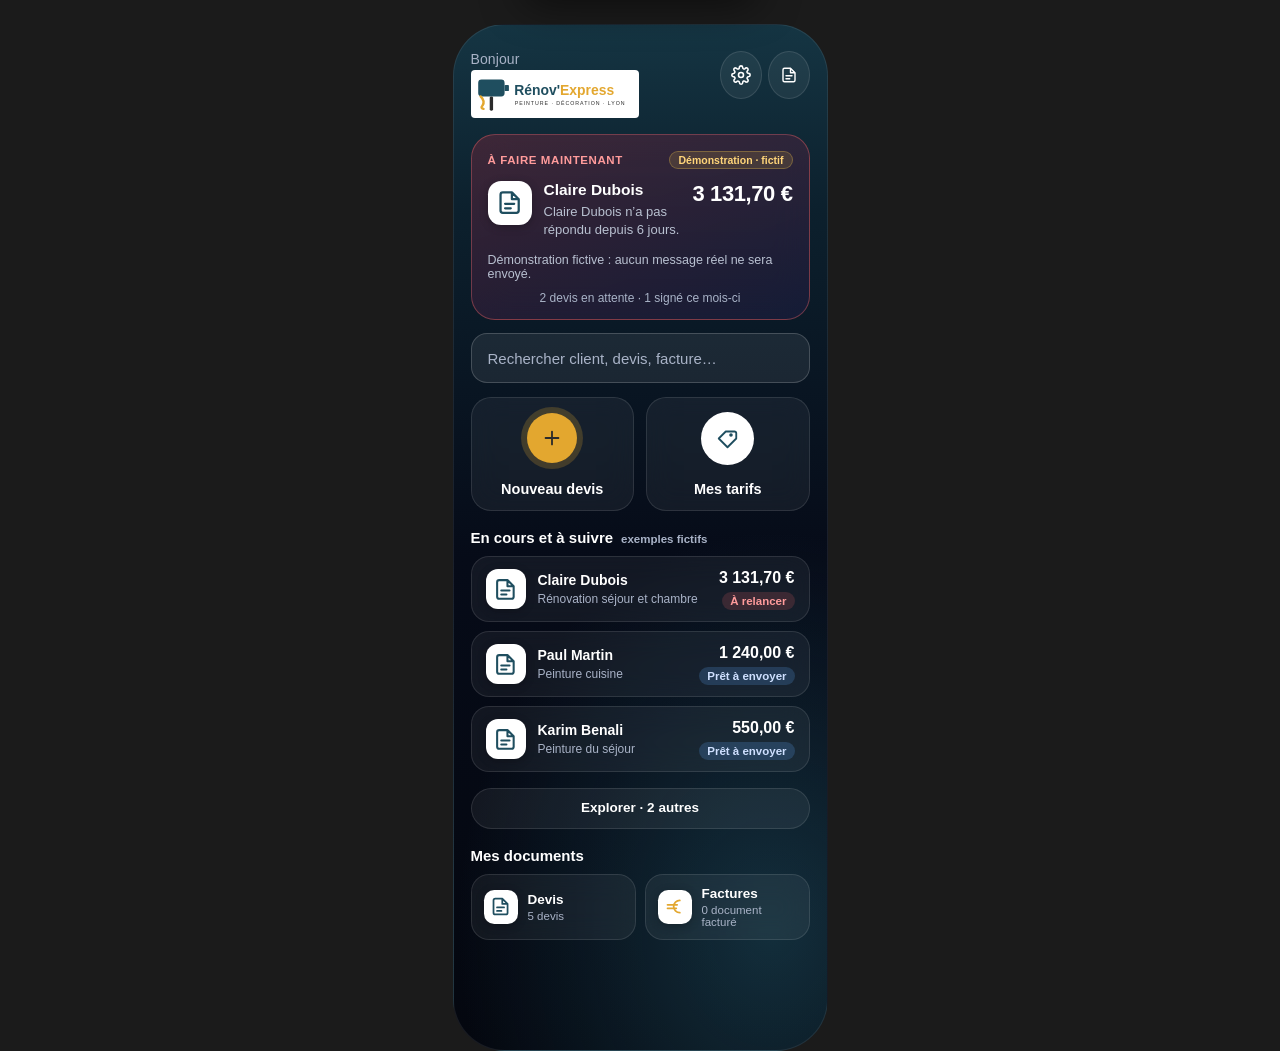
==== v2/index.html @ f30c316b "feat(v2): charger moteurs facture et sauvegarde hors ligne" ====
<!doctype html><html lang="fr"><head><meta charset="utf-8"><meta name="viewport" content="width=device-width,initial-scale=1,viewport-fit=cover"><meta name="theme-color" content="#1F4E5F"><meta name="apple-mobile-web-app-capable" content="yes"><meta name="mobile-web-app-capable" content="yes"><meta name="apple-mobile-web-app-title" content="Rénov’Express"><link rel="manifest" href="manifest.webmanifest"><link rel="icon" href="icons/icon-192.png"><link rel="apple-touch-icon" href="icons/apple-touch-icon.png"><title>Rénov’Express · Devis</title><style>
  :root{
    --bg-top:#13265a; --bg-mid:#060b18; --bg-low:#04070f; --glow:#0d4a37;
    --ink:#ffffff; --muted:#a9b3c7; --muted2:#b9c1d1;
    --card:rgba(255,255,255,.055); --card-line:rgba(255,255,255,.11);
    --hero:rgba(44,72,140,.38); --hero-line:rgba(120,150,220,.28);
    --green:#5fe3a6; --mic:#1fa774; --mic-ring:rgba(31,167,116,.28);
    --amber:#f1c24a; --amber-bg:rgba(241,194,74,.16);
    --ok-bg:rgba(95,227,166,.15);
  }
  *{box-sizing:border-box;margin:0;padding:0}
  html,body{height:100%}
  html{background:#04070f}
  body{background:#04070f;color:var(--ink);font-family:-apple-system,BlinkMacSystemFont,"SF Pro Text","Inter","Segoe UI",Roboto,sans-serif;-webkit-font-smoothing:antialiased;display:flex;justify-content:center;align-items:flex-start;padding:0}
  .phone{position:relative;width:100%;min-height:100vh;min-height:100dvh;overflow:hidden;
    background:
      radial-gradient(120% 55% at 85% 88%, rgba(13,90,62,.55) 0%, rgba(13,74,55,.18) 45%, transparent 70%),
      linear-gradient(180deg,var(--bg-top) 0%, #0c1838 18%, var(--bg-mid) 52%, var(--bg-low) 100%);
    padding:calc(env(safe-area-inset-top) + 26px) calc(env(safe-area-inset-right) + 17px) calc(env(safe-area-inset-bottom) + 40px) calc(env(safe-area-inset-left) + 17px)}
  @media (min-width:500px){
    :root{--app-w:375px}
    html,body{background:#1b1b1b}
    body{padding:24px 0}
    .phone{max-width:375px;min-height:806px;border-radius:52px;border:1px solid rgba(255,255,255,.08)}
  }
  header{display:flex;justify-content:space-between;align-items:flex-start}
  .hello{font-size:14px;color:var(--muted);letter-spacing:.1px}
  .name{font-size:24px;font-weight:800;letter-spacing:-.2px;margin-top:3px}
  .bell{width:42px;height:42px;border-radius:50%;background:rgba(10,16,32,.55);border:1px solid rgba(255,255,255,.14);display:grid;place-items:center;color:#fff;cursor:pointer}
  .hero{margin-top:16px;border-radius:24px;padding:20px 18px 19px;background:linear-gradient(160deg,rgba(40,66,135,.55),rgba(22,36,78,.45));border:1px solid var(--hero-line);backdrop-filter:blur(18px);-webkit-backdrop-filter:blur(18px)}
  .hero .lbl{font-size:13px;color:var(--muted2)}
  .hero .amount{font-size:44px;font-weight:900;letter-spacing:-1px;line-height:1;margin:13px 0 15px}
  .hero .paid{font-size:13px;color:var(--muted2)}
  .hero .paid b{color:var(--green);font-weight:700}
  .hero.vedette{padding:16px 16px 14px;cursor:pointer}
  .hero.vedette.alerte{border-color:rgba(255,107,107,.38);background:linear-gradient(160deg,rgba(120,40,60,.45),rgba(30,30,70,.5))}
  .hv-t{display:flex;justify-content:space-between;align-items:center;gap:8px}
  .hv-t .lbl{font-size:11.5px;font-weight:800;letter-spacing:.6px;text-transform:uppercase;color:var(--green)}
  .hero.alerte .hv-t .lbl{color:#ff9b9b}
  .hv-t .demo{margin-top:0;font-size:10.5px;padding:2px 8px}
  .hv-d{display:flex;align-items:flex-start;gap:12px;margin-top:12px}
  .hv-d .bt{--sz:44px}
  .hv-m{flex:1;min-width:0}.hv-m b{display:block;font-size:15.5px;font-weight:800}
  .hv-m span{display:block;font-size:13px;color:var(--muted2);line-height:1.4;margin-top:4px}
  .hv-v{font-size:22px;font-weight:900;letter-spacing:-.4px;white-space:nowrap}
  .hv-go{margin-top:14px;height:46px}
  .hv-tot{margin-top:10px;font-size:12px;color:var(--muted);text-align:center}.hv-tot b{color:var(--green);font-weight:700}
  .actions{display:grid;grid-template-columns:1fr 1fr;gap:12px;margin-top:14px}
  .act{height:114px;border-radius:20px;background:var(--card);border:1px solid var(--card-line);display:flex;flex-direction:column;align-items:center;justify-content:center;gap:12px;color:#fff;font:inherit;font-size:14.5px;font-weight:700;cursor:pointer;backdrop-filter:blur(14px);-webkit-backdrop-filter:blur(14px)}
  .act:active{transform:scale(.98)}
  .mic{width:62px;height:62px;border-radius:50%;background:var(--mic-ring);display:grid;place-items:center;margin-top:-4px}
  .mic span{width:50px;height:50px;border-radius:50%;background:var(--mic);display:grid;place-items:center}
  .camw{width:62px;height:62px;display:grid;place-items:center;margin-top:-4px}
  .cam{width:53px;height:53px;border-radius:50%;background:#fff;display:grid;place-items:center;color:#0a0f1d}
  h2{font-size:15px;font-weight:700;margin:18px 0 10px}
  .list{display:flex;flex-direction:column;gap:9px}
  .row{display:flex;justify-content:space-between;align-items:center;min-height:66px;padding:11px 14px;border-radius:18px;background:var(--card);border:1px solid var(--card-line);backdrop-filter:blur(14px);-webkit-backdrop-filter:blur(14px)}
  .row .t{font-size:14px;font-weight:700}
  .row .s{font-size:12px;color:var(--muted);margin-top:4px}
  .row .r{text-align:right;flex-shrink:0;padding-left:8px}
  .row .v{font-size:16px;font-weight:800}
  .pill{display:inline-block;margin-top:5px;font-size:11.5px;font-weight:700;padding:3px 8px;border-radius:999px}
  .pill.wait{color:var(--amber);background:var(--amber-bg)}
  .pill.ok{color:var(--green);background:var(--ok-bg)}
  .row{cursor:pointer;gap:12px}
  .row .l{display:flex;align-items:center;gap:12px;min-width:0}
  .logo{width:38px;height:38px;border-radius:50%;flex-shrink:0;display:grid;place-items:center;font-weight:800;font-size:12px;letter-spacing:-.2px;color:#fff;box-shadow:inset 0 0 0 1px rgba(255,255,255,.12)}
  .bt{width:var(--sz,40px);height:var(--sz,40px);border-radius:calc(var(--sz,40px)*.3);background:#fff;display:grid;place-items:center;flex-shrink:0;box-shadow:0 2px 8px rgba(0,0,0,.25)}
  .bt svg{width:62%;height:62%}
  .bt.caf b{font:900 calc(var(--sz,40px)*.36)/1 -apple-system,"Inter",sans-serif;color:#0d4f9e;letter-spacing:-.5px}
  .bt.caf b i{font-style:normal;color:#e4007d}
  .services{display:grid;grid-template-columns:1fr 1fr;gap:9px}
  .svc{grid-column:span 1;display:flex;align-items:center;gap:10px;min-height:66px;padding:11px 12px;border-radius:18px;background:var(--card);border:1px solid var(--card-line);color:#fff;font:inherit;text-align:left;cursor:pointer;backdrop-filter:blur(14px);-webkit-backdrop-filter:blur(14px);min-width:0}
  .svc:active{transform:scale(.98)}
  .svc .bt{--sz:34px}
  .svc .tx{min-width:0;flex:1}
  .svc .n{display:block;font-size:13.5px;font-weight:700;white-space:nowrap;overflow:hidden;text-overflow:ellipsis}
  .svc .m{display:block;font-size:11.5px;color:var(--muted);margin-top:3px;white-space:nowrap;overflow:hidden;text-overflow:ellipsis}
  .svc.big{grid-column:1/-1;padding:11px 14px;gap:12px}
  .svc.big .bt{--sz:38px}
  .svc.big .n{font-size:14px}.svc.big .m{font-size:12px;white-space:normal}
  .stack{display:flex;flex-shrink:0}.stack .bt{--sz:30px;margin-right:-8px;border:2px solid #121a2e}.stack .bt:last-child{margin-right:0}
  .pill.late{color:#ff9b9b;background:rgba(255,107,107,.16)}
  .pill.watch{color:#9fc3ff;background:rgba(95,168,255,.13)}
  .pill.new{color:#06291c;background:var(--green)}
  .pill.ready{color:#cfe0ff;background:rgba(95,168,255,.2)}
  .view{display:block}
  .sheet-bg{position:fixed;inset:0;background:rgba(2,5,12,.55);opacity:0;pointer-events:none;transition:opacity .3s;z-index:20}
  .sheet-bg.on{opacity:1;pointer-events:auto}
  .sheet{position:fixed;left:50%;bottom:0;width:var(--app-w,100%);height:74vh;transform:translate(-50%,105%);z-index:21;display:flex;flex-direction:column;
    border-radius:28px 28px 0 0;border:1px solid rgba(255,255,255,.1);border-bottom:0;box-shadow:0 -20px 60px rgba(0,0,0,.5);
    background:radial-gradient(120% 50% at 85% 100%,rgba(13,90,62,.4),transparent 70%),linear-gradient(180deg,#14275a 0%,#0b1633 30%,#060b18 100%);
    transition:transform .38s cubic-bezier(.2,.9,.25,1),height .32s cubic-bezier(.2,.9,.25,1),border-radius .32s}
  .sheet.open{transform:translate(-50%,0)}
  .sheet.full{height:100vh;height:100dvh;border-radius:0}
  .grab{flex-shrink:0;display:grid;place-items:center;height:22px;cursor:grab;touch-action:none}
  .grab span{width:38px;height:5px;border-radius:3px;background:rgba(255,255,255,.3)}
  .sbody{flex:1;overflow-y:auto;-webkit-overflow-scrolling:touch;overscroll-behavior:contain;padding:4px 17px calc(env(safe-area-inset-bottom) + 28px)}
  .sheet.full .grab{height:calc(env(safe-area-inset-top) + 22px);align-items:end}
  body.lock{overflow:hidden}
  .sbody>.top{position:sticky;top:-4px;z-index:3;margin:0 -17px;padding:6px 17px 10px;background:rgba(12,24,56,.78);backdrop-filter:blur(18px);-webkit-backdrop-filter:blur(18px)}
  .top{display:flex;align-items:center;gap:12px}
  .back{width:42px;height:42px;border-radius:50%;background:rgba(10,16,32,.55);border:1px solid rgba(255,255,255,.14);color:#fff;display:grid;place-items:center;cursor:pointer;font:inherit}
  .top .bt{--sz:46px}
  .top .gl{width:46px;height:46px;border-radius:50%;display:grid;place-items:center;color:var(--a);background:color-mix(in srgb,var(--a) 16%,transparent);box-shadow:inset 0 0 0 1px color-mix(in srgb,var(--a) 40%,transparent)}
  .top .ttl{font-size:20px;font-weight:800}.top .sub{font-size:12.5px;color:var(--muted);margin-top:2px}
  .card{margin-top:12px;border-radius:20px;padding:16px;background:var(--card);border:1px solid var(--card-line)}
  .card.news{background:linear-gradient(160deg,rgba(31,167,116,.22),rgba(31,167,116,.06));border-color:rgba(95,227,166,.3)}
  .card.auto{background:linear-gradient(160deg,rgba(40,66,135,.55),rgba(22,36,78,.45));border-color:var(--hero-line)}
  .tag{display:inline-block;font-size:11px;font-weight:800;text-transform:uppercase;letter-spacing:.6px;color:var(--green);margin-bottom:6px}
  .card h3{font-size:15.5px;font-weight:800;line-height:1.3}
  .card p{font-size:13px;color:var(--muted2);margin-top:6px;line-height:1.45}
  .docs{list-style:none;margin-top:12px;display:flex;flex-direction:column;gap:8px}
  .docs li{display:flex;align-items:center;justify-content:space-between;gap:10px;padding:10px 12px;border-radius:14px;background:rgba(255,255,255,.06);font-size:13px}
  .docs li button{font:inherit;font-size:12px;font-weight:700;border:0;border-radius:999px;padding:6px 11px;background:#fff;color:#0a0f1d;cursor:pointer;flex-shrink:0}
  .docs li.done button{background:var(--ok-bg);color:var(--green)}
  .cta{margin-top:14px;width:100%;height:48px;border:0;border-radius:999px;background:var(--mic);color:#fff;font:inherit;font-size:15px;font-weight:800;cursor:pointer}
  .cta:disabled{opacity:.45}
  .fine{font-size:11.5px;color:var(--muted);margin-top:10px;text-align:center}
  .opt{display:flex;justify-content:space-between;align-items:center;gap:10px;padding:12px 0;border-top:1px solid rgba(255,255,255,.08);font-size:13.5px}
  .opt:first-of-type{border-top:0}
  .opt small{display:block;color:var(--muted);font-size:12px;margin-top:3px}
  .opt b{color:var(--green);font-size:13px;white-space:nowrap}
  .empty{font-size:13px;color:var(--muted)}
  /* ---- Démo des modes d'affichage ---- */
  .phone{padding-bottom:110px}
  .sheet.fit{height:auto;max-height:92vh;max-height:92dvh}
  .sheet.full{height:100vh;height:100dvh;max-height:none;border-radius:0}
  .hint{display:flex;gap:8px;align-items:flex-start;margin-top:12px;font-size:12.5px;color:#cfe0ff;background:rgba(95,168,255,.12);border:1px solid rgba(95,168,255,.25);border-radius:14px;padding:10px 12px;line-height:1.4}
  .hint b{color:#fff}
  .all{margin-top:12px;width:100%;height:42px;border-radius:999px;border:1px solid rgba(255,255,255,.16);background:rgba(255,255,255,.06);color:#fff;font:inherit;font-size:13.5px;font-weight:700;cursor:pointer}
  .morph{position:fixed;z-index:22;overflow:hidden;border:1px solid var(--card-line);border-radius:18px;
    background:radial-gradient(120% 50% at 85% 100%,rgba(13,90,62,.4),transparent 70%),linear-gradient(180deg,#14275a 0%,#0b1633 30%,#060b18 100%);
    transition:top .42s cubic-bezier(.2,.9,.25,1),left .42s cubic-bezier(.2,.9,.25,1),width .42s cubic-bezier(.2,.9,.25,1),height .42s cubic-bezier(.2,.9,.25,1),border-radius .42s}
  .morph.big{border-radius:0;border-color:transparent}
  .morph.half{border-radius:28px 28px 0 0;border-color:rgba(255,255,255,.1);box-shadow:0 -20px 60px rgba(0,0,0,.5)}
  .morph .grab{position:absolute;top:0;left:0;right:0;z-index:4}
  .mbody.half{padding:22px 17px 0}
  .mbody{padding-bottom:0}
  .mbody::after{content:"";display:block;height:calc(env(safe-area-inset-bottom) + 20px)}
  .mbody:has(.actbar)::after{display:none}
  .actbar{position:sticky;bottom:0;z-index:3;margin:14px -17px 0;padding:12px 17px calc(env(safe-area-inset-bottom) + 16px);background:linear-gradient(180deg,rgba(6,11,24,0),rgba(6,11,24,.92) 26%,#060b18)}
  .actbar .cta{margin-top:0}
  .actbar .all{margin-top:8px;height:38px;border:0;background:none;color:#9fc3ff}
  .morph.big{border-radius:28px 28px 0 0;border-color:rgba(255,255,255,.1)}
  .steps{list-style:none;margin-top:4px}
  .steps li{position:relative;padding:0 0 14px 26px;font-size:13.5px}
  .steps li:last-child{padding-bottom:0}
  .steps li::before{content:"";position:absolute;left:4px;top:3px;width:12px;height:12px;border-radius:50%;border:2px solid rgba(255,255,255,.3);box-sizing:border-box}
  .steps li.ok::before{background:var(--green);border-color:var(--green)}
  .steps li:not(:last-child)::after{content:"";position:absolute;left:9px;top:17px;bottom:2px;width:2px;background:rgba(255,255,255,.12)}
  .steps li.ok:not(:last-child)::after{background:rgba(95,227,166,.5)}
  .steps small{display:block;color:var(--muted);font-size:12px;margin-top:2px}
  .big-amt{font-size:34px;font-weight:900;letter-spacing:-.8px;margin-top:4px}
  .big-amt.ok{color:var(--green)}
  .cd{margin-top:12px;border-radius:16px;padding:12px 14px;background:rgba(255,255,255,.05);border:1px solid var(--card-line)}
  .cd .l1{display:flex;justify-content:space-between;align-items:baseline;font-size:13px;color:var(--muted2)}
  .cd .l1 b{font-size:18px;color:#fff}
  .bar{height:6px;border-radius:3px;background:rgba(255,255,255,.1);margin-top:9px;overflow:hidden}
  .bar i{display:block;height:100%;border-radius:3px;background:linear-gradient(90deg,var(--green),#9fe8c4)}
  .cd.late{background:rgba(255,107,107,.1);border-color:rgba(255,107,107,.3)}
  .cd.late .l1 b{color:#ff9b9b}.cd.late .bar i{background:#ff7b7b}
  .lettre{margin-top:12px;border-radius:16px;background:rgba(255,255,255,.04);border:1px solid var(--card-line)}
  .lettre summary{list-style:none;cursor:pointer;padding:12px 14px;font-size:13.5px;font-weight:700;color:#9fc3ff}
  .lettre summary::-webkit-details-marker{display:none}
  .lettre div{padding:0 14px 14px;font-size:12.5px;line-height:1.55;color:var(--muted2);white-space:pre-line}
  .kv{display:grid;grid-template-columns:1fr 1fr;gap:8px;margin-top:12px}
  .kv div{border-radius:14px;padding:10px 12px;background:rgba(255,255,255,.05)}
  .kv small{display:block;font-size:11px;color:var(--muted);text-transform:uppercase;letter-spacing:.4px}
  .kv b{display:block;font-size:14px;margin-top:3px}
  .spin{width:46px;height:46px;border-radius:50%;border:3px solid rgba(255,255,255,.15);border-top-color:var(--green);animation:sp 1s linear infinite;margin:18px auto 10px}
  @keyframes sp{to{transform:rotate(360deg)}}
  .chxs{display:flex;flex-direction:column;gap:8px;margin-top:12px}
  .chx{display:flex;justify-content:space-between;align-items:center;gap:10px;width:100%;min-height:48px;padding:0 14px;border-radius:14px;border:1px solid rgba(255,255,255,.14);background:rgba(255,255,255,.07);color:#fff;font:inherit;font-size:14.5px;font-weight:700;text-align:left;cursor:pointer}
  .chx:active{transform:scale(.98);background:rgba(255,255,255,.12)}
  .chx svg{flex-shrink:0;color:rgba(255,255,255,.45)}
  .docs li .aide{background:none;color:#9fc3ff;padding:6px 0 0;flex-basis:100%;text-align:left}
  .docs li .aide:empty{display:none}
  .aidetx{flex-basis:100%;color:#cfe0ff;font-size:12px;line-height:1.45;margin-top:6px}
  .pin{margin-top:8px;height:42px;border-radius:12px;border:1px solid var(--card-line);background:rgba(255,255,255,.06);color:#fff;font:inherit;font-size:14px;padding:0 12px}
  .demo{display:inline-block;margin-top:8px;font-size:11.5px;font-weight:700;color:#ffd57a;background:rgba(241,194,74,.14);border:1px solid rgba(241,194,74,.3);border-radius:999px;padding:3px 9px}
  .h2d{display:flex;align-items:baseline;gap:8px}.h2d h2{margin-right:0}.h2d .ex{font-size:11.5px;font-weight:600;color:var(--muted)}
  .pmsg{flex-basis:100%;font-size:12px;line-height:1.45;margin-top:6px;color:var(--muted2)}
  .pmsg.refuse{color:#ff9b9b}.pmsg.a_confirmer{color:#ffd57a}
  .pbt{flex-basis:100%;margin-top:6px}.pbt button{background:rgba(255,255,255,.12)!important;color:#fff!important}
  .exf{flex-basis:100%;margin:8px 0 0;cursor:zoom-in}.exf svg{display:block;width:100%;height:auto;border-radius:10px}
  .exf figcaption{font-size:11.5px;color:var(--muted2);line-height:1.45;margin-top:6px}
  .exf.grand{position:fixed;inset:0;z-index:40;margin:0;padding:calc(env(safe-area-inset-top) + 24px) 12px 24px;background:rgba(2,5,12,.94);display:flex;flex-direction:column;justify-content:center;cursor:zoom-out}
  .exf.grand figcaption{font-size:13px;color:#dfe6f3}
  /* actions des fenêtres de dossier — limitées aux fenêtres pour ne pas toucher la rangée « Parler à l’IA / Scanner » de l’accueil */
  .mbody .actions,.sbody .actions{margin-top:14px;display:flex;flex-direction:column;gap:6px}
  #resume .cta{margin-top:12px}
  .ctx{padding:10px 14px}.kvl{display:flex;justify-content:space-between;align-items:center;gap:10px;padding:6px 0}
  .kvl+.kvl{border-top:1px solid rgba(255,255,255,.08)}
  .kvl small{display:block;font-size:11px;color:var(--muted);text-transform:uppercase;letter-spacing:.4px}.kvl b{display:block;font-size:13.5px;margin-top:2px}
  .lien{background:none;border:0;color:#9fc3ff;font:inherit;font-size:13px;font-weight:700;cursor:pointer;flex-shrink:0}
  .aides{flex-basis:100%;display:flex;gap:14px;flex-wrap:wrap}.aides .aide{flex-basis:auto!important}
  .opt2{margin-top:12px}.opt2 summary{cursor:pointer;font-size:13px;font-weight:700;color:var(--muted2);list-style:none}
  .opt2 summary::-webkit-details-marker{display:none}
  .trj{padding:6px 0}.trj small{display:block;font-size:11px;color:var(--muted);text-transform:uppercase;letter-spacing:.4px}.trj .fld{grid-template-columns:1fr 1fr;margin-top:6px}.trj .fld input:last-child{grid-column:1/-1}
  .frise{list-style:none;display:flex;flex-wrap:wrap;gap:4px;margin:12px 0 0;padding:0}
  .frise li{font-size:10.5px;font-weight:700;color:var(--muted);background:rgba(255,255,255,.05);border-radius:999px;padding:3px 8px}
  .frise li.ok{color:#bfeedd;background:rgba(95,227,166,.12)}.frise li.cur{color:#06291c;background:var(--green)}
  .explorer{margin-top:4px;height:40px}
  .maj{font-size:11.5px;color:var(--muted);margin-top:8px;text-align:center}
  .horsligne{margin:14px 0 -6px;padding:9px 12px;border-radius:14px;font-size:12.5px;color:#ffd57a;background:rgba(241,194,74,.12);border:1px solid rgba(241,194,74,.3)}
  .center{text-align:center;color:var(--muted2);font-size:13.5px}
  .fld{display:grid;grid-template-columns:1fr 1fr;gap:8px;margin-top:12px}
  .fld input{width:100%;height:44px;border-radius:12px;border:1px solid var(--card-line);background:rgba(255,255,255,.06);color:#fff;font:inherit;font-size:14px;padding:0 12px}
  .fld input::placeholder{color:#7f8aa3}
  .micbig{width:74px;height:74px;border-radius:50%;margin:14px auto 8px;display:grid;place-items:center;background:var(--mic-ring)}
  .micbig span{width:56px;height:56px;border-radius:50%;background:var(--mic);display:grid;place-items:center}
  .micbig.on{animation:pulse 1.4s ease-in-out infinite}
  @keyframes pulse{50%{box-shadow:0 0 0 14px rgba(31,167,116,.12)}}
  .bulle{margin-top:10px;padding:10px 13px;border-radius:16px;font-size:13.5px;line-height:1.45;max-width:88%}
  .bulle.moi{margin-left:auto;background:#fff;color:#0a0f1d;border-bottom-right-radius:5px}
  .bulle.ia{background:rgba(255,255,255,.07);border:1px solid var(--card-line);border-bottom-left-radius:5px}
  .chips{display:flex;flex-wrap:wrap;gap:6px;margin-top:12px}
  .chips button{border:1px solid var(--card-line);background:rgba(255,255,255,.06);color:#fff;font:inherit;font-size:12.5px;font-weight:600;border-radius:999px;padding:7px 11px;cursor:pointer}
  .ask{display:flex;gap:8px;margin-top:4px}
  .ask input{flex:1;height:46px;border-radius:999px;border:1px solid var(--card-line);background:rgba(255,255,255,.07);color:#fff;font:inherit;font-size:14px;padding:0 16px}
  .ask button{width:46px;height:46px;border-radius:50%;border:0;background:var(--mic);color:#fff;display:grid;place-items:center;cursor:pointer}
  .mbody.half>.top{position:static}
  .mbody:not(.half)>.top{position:sticky;top:-18px;z-index:3;margin:0 -17px;padding:6px 17px 10px;background:rgba(12,24,56,.78);backdrop-filter:blur(18px);-webkit-backdrop-filter:blur(18px)}
  .mbody{height:100%;overflow-y:auto;padding:calc(env(safe-area-inset-top) + 18px) 17px 40px;opacity:0;transform:translateY(8px);transition:opacity .25s,transform .25s}
  .mbody.on{opacity:1;transform:none}
  .fold{display:grid;grid-template-rows:0fr;transition:grid-template-rows .35s cubic-bezier(.2,.9,.25,1),margin .35s;grid-column:1/-1;margin-top:-9px}
  .fold.on{grid-template-rows:1fr;margin-top:0}
  .fold>div{overflow:hidden}
  .fold .in{margin-top:-4px;border-radius:0 0 18px 18px;border:1px solid var(--card-line);border-top:0;background:rgba(255,255,255,.035);padding:6px 14px 14px}
  .row.opened,.svc.opened{border-bottom-left-radius:6px;border-bottom-right-radius:6px;background:rgba(255,255,255,.08)}
  .fold .docs{margin-top:8px}.fold .cta{margin-top:10px;height:44px}.fold .all{height:38px;margin-top:8px}
  .fold .opt:first-of-type{border-top:0}
  .island{position:fixed;top:calc(env(safe-area-inset-top) + 8px);left:50%;transform:translate(-50%,-140%);z-index:25;width:236px;min-height:38px;border-radius:22px;background:#000;color:#fff;box-shadow:0 10px 40px rgba(0,0,0,.6);
    transition:transform .45s cubic-bezier(.2,1.2,.3,1),width .4s cubic-bezier(.2,1,.3,1),border-radius .4s,padding .4s;padding:5px 12px 5px 6px;cursor:pointer;overflow:hidden}
  .island.show{transform:translate(-50%,0)}
  .island.big{width:min(calc(100% - 16px),359px);border-radius:30px;padding:14px;cursor:default}
  .island .mini{display:flex;align-items:center;gap:8px;font-size:12.5px;font-weight:700;white-space:nowrap}
  .island .mini .bt{--sz:26px;border-radius:50%}
  .island .mini .v{margin-left:auto;color:var(--green)}
  .island .mini .tx{overflow:hidden;text-overflow:ellipsis}
  .island .more{display:none}
  .island.big .mini{font-size:14px}.island.big .mini .bt{--sz:34px}
  .island.big .more{display:block}
  .island p{font-size:13.5px;color:#d5dbe7;line-height:1.45;margin:10px 2px 12px}
  .island .bts{display:flex;gap:8px}
  .island .bts button{flex:1;height:42px;border-radius:999px;border:0;font:inherit;font-size:13.5px;font-weight:800;cursor:pointer}
  .island .go{background:var(--mic);color:#fff}.island .no{background:rgba(255,255,255,.12);color:#fff}
  .island .lnk{display:block;margin:10px auto 0;background:none;border:0;color:#9fc3ff;font:inherit;font-size:12.5px;font-weight:700;cursor:pointer}
  .modes{position:fixed;left:50%;bottom:calc(env(safe-area-inset-bottom) + 14px);transform:translateX(-50%);z-index:19;display:flex;gap:2px;padding:4px;border-radius:999px;background:rgba(20,26,42,.82);border:1px solid rgba(255,255,255,.14);backdrop-filter:blur(20px);-webkit-backdrop-filter:blur(20px);box-shadow:0 10px 30px rgba(0,0,0,.45)}
  .modes[hidden]{display:none}
  .modes button{border:0;background:none;color:#aeb7c9;font:inherit;font-size:12px;font-weight:700;padding:8px 11px;border-radius:999px;cursor:pointer;white-space:nowrap}
  .modes button.on{background:#fff;color:#0a0f1d}
  .modes .lb{font-size:10px;font-weight:800;color:#7f8aa3;text-transform:uppercase;letter-spacing:.6px;align-self:center;padding:0 6px 0 8px}
</style><link rel="stylesheet" href="home-search.css"><link rel="stylesheet" href="forms.css"><link rel="stylesheet" href="appearance.css"><script src="appearance.js"></script></head><body>
<main class="phone"><div class="view on" id="home">
<header><div><div class="hello">Bonjour</div><div class="name"><img src="logo.svg" width="168" height="48" alt="Rénov’Express" style="display:block;object-fit:contain;border-radius:4px"></div></div><div class="header-actions"><button class="bell" id="appearance" aria-label="Réglages" title="Réglages"><svg width="20" height="20" viewBox="0 0 24 24" fill="none" stroke="currentColor" stroke-width="1.9" stroke-linecap="round" stroke-linejoin="round"><circle cx="12" cy="12" r="3"/><path d="M19.4 15a1.7 1.7 0 0 0 .3 1.8l.1.1a2 2 0 1 1-2.8 2.8l-.1-.1a1.7 1.7 0 0 0-1.8-.3 1.7 1.7 0 0 0-1 1.5V21a2 2 0 1 1-4 0v-.1a1.7 1.7 0 0 0-1.1-1.5 1.7 1.7 0 0 0-1.8.3l-.1.1a2 2 0 1 1-2.8-2.8l.1-.1a1.7 1.7 0 0 0 .3-1.8 1.7 1.7 0 0 0-1.5-1H3a2 2 0 1 1 0-4h.1a1.7 1.7 0 0 0 1.5-1.1 1.7 1.7 0 0 0-.3-1.8l-.1-.1a2 2 0 1 1 2.8-2.8l.1.1a1.7 1.7 0 0 0 1.8.3H9a1.7 1.7 0 0 0 1-1.5V3a2 2 0 1 1 4 0v.1a1.7 1.7 0 0 0 1 1.5 1.7 1.7 0 0 0 1.8-.3l.1-.1a2 2 0 1 1 2.8 2.8l-.1.1a1.7 1.7 0 0 0-.3 1.8V9a1.7 1.7 0 0 0 1.5 1H21a2 2 0 1 1 0 4h-.1a1.7 1.7 0 0 0-1.5 1Z"/></svg></button><button class="bell" id="history" aria-label="Historique des documents"><svg width="18" height="18" viewBox="0 0 24 24" fill="none" stroke="currentColor" stroke-width="1.9" stroke-linecap="round" stroke-linejoin="round"><path d="M14 3H6a2 2 0 0 0-2 2v14a2 2 0 0 0 2 2h12a2 2 0 0 0 2-2V9ZM14 3v6h6M8 13h8M8 17h5"/></svg></button></div></header>
<section class="hero" id="hero"></section>
<section class="global-search" aria-label="Recherche rapide"><label for="globalSearch" class="sr-only">Rechercher devis, factures ou clients</label><input type="search" id="globalSearch" autocomplete="off" placeholder="Rechercher client, devis, facture…" aria-controls="gains" aria-label="Rechercher les dossiers"><button id="clearGlobalSearch" type="button" aria-label="Effacer la recherche" hidden>✕</button></section>
<section class="actions"><button class="act" id="newQuote"><span class="mic"><span><svg width="22" height="22" viewBox="0 0 24 24" fill="none" stroke="#fff" stroke-width="2" stroke-linecap="round"><path d="M12 5v14M5 12h14"/></svg></span></span>Nouveau devis</button><button class="act" id="tarifs"><span class="camw"><span class="cam"><svg width="21" height="21" viewBox="0 0 24 24" fill="none" stroke="currentColor" stroke-width="2.1" stroke-linejoin="round"><path d="M20 4H10l-8 8 10 10 10-10V6a2 2 0 0 0-2-2Z"/><circle cx="16" cy="8" r="1"/></svg></span></span>Mes tarifs</button></section>
<div class="horsligne" id="horsligne" role="status" hidden>Hors connexion : devis et PDF disponibles sur l’appareil. Les envois nécessitent une connexion.</div>
<div class="h2d"><h2>En cours et à suivre</h2><span class="ex" id="exampleLabel"></span></div><section class="list" id="gains"></section><div id="quoteExplorer"></div>
<h2>Mes documents</h2><section class="services" id="documents">
<button class="svc" id="quotesArchive" data-history="quotes"><span class="bt"><svg viewBox="0 0 24 24" fill="none" stroke="#7c3aed" stroke-width="2" stroke-linecap="round" stroke-linejoin="round"><path d="M14 3H6a2 2 0 0 0-2 2v14a2 2 0 0 0 2 2h12a2 2 0 0 0 2-2V9ZM14 3v6h6M8 13h8M8 17h5"/></svg></span><span class="tx"><span class="n">Devis</span><span class="m" id="quotesCount"></span></span></button>
<button class="svc" id="invoicesArchive" data-history="invoices"><span class="bt"><svg viewBox="0 0 24 24" fill="none" stroke="#d97706" stroke-width="2" stroke-linecap="round" stroke-linejoin="round"><path d="M18 5a7 7 0 1 0 0 14M4 10h11M4 14h10"/></svg></span><span class="tx"><span class="n">Factures</span><span class="m" id="invoicesCount"></span></span></button>
</section>
</div><div class="sheet-bg" id="sbg"></div><section class="morph" id="sheet" role="dialog" aria-modal="true" aria-label="Fiche de devis" hidden inert><div class="grab" id="grab" title="Agrandir"><span></span></div><div class="mbody half" id="service"></div></section></main>
<div class="island" id="island" role="status"></div>
<script src="lib/jspdf.umd.min.js"></script><script src="lib/jspdf.plugin.autotable.min.js"></script><script src="config.js"></script><script src="data.js"></script><script src="calc.js"></script><script src="pdf.js"></script><script src="pdf-share.js"></script><script src="workflow.js"></script><script src="storage-tools.js"></script><script src="invoice.js"></script><script src="app.js"></script></body></html>
---- v2/home-search.css ----
/* Recherche non intrusive : préserve l'ordre visuel de l'accueil existant. */
.global-search{position:relative;margin:13px 0 0;display:flex;align-items:center}
.global-search input{width:100%;min-height:50px;border-radius:16px;padding:12px 44px 12px 16px;background:rgba(255,255,255,.075);color:var(--ink,#fff);border:1px solid rgba(255,255,255,.18);font:inherit;font-size:15px;outline:none}
.global-search input::placeholder{color:var(--muted,#b9c1d1);opacity:1}
.global-search input:focus-visible{outline:2px solid var(--green,#5fe3a6);outline-offset:2px}
.global-search button{position:absolute;right:9px;top:50%;transform:translateY(-50%);height:36px;min-width:36px;border:0;border-radius:10px;background:rgba(255,255,255,.13);color:inherit;font-size:17px;cursor:pointer}
.global-search button[hidden]{display:none}
.sr-only{position:absolute!important;width:1px;height:1px;padding:0;margin:-1px;overflow:hidden;clip:rect(0,0,0,0);white-space:nowrap;border:0}
.actions .act,.svc,.cta,.all,.bell{min-height:48px}
@media(prefers-reduced-motion:reduce){.global-search *{transition:none!important}}

.services [hidden]{display:none!important}
---- v2/forms.css ----
/* Additional controls only. AutoDroits' complete inline stylesheet is unchanged. */
[hidden]{display:none!important}.pill.draft{color:var(--muted);background:rgba(169,179,199,.14)}
.re-field{display:block;font-size:12px;color:var(--muted2);margin-top:12px}.re-field input,.re-field textarea{display:block;width:100%;min-height:44px;margin-top:6px;padding:10px 12px;border-radius:12px;border:1px solid var(--card-line);background:rgba(255,255,255,.06);color:#fff;font:inherit;font-size:16px}.re-field textarea{min-height:66px;resize:vertical}.re-field input::placeholder,.re-field textarea::placeholder{color:#7f8aa3}.re-grid{display:grid;grid-template-columns:1fr 1fr;gap:8px}.re-grid.three{grid-template-columns:1fr .7fr 1fr}.re-field input:disabled,.re-field textarea:disabled{opacity:.7}fieldset{border:0;min-width:0}button:focus-visible,[role=button]:focus-visible,input:focus-visible,textarea:focus-visible,summary:focus-visible{outline:2px solid var(--green);outline-offset:3px}.re-search{width:100%;height:44px;margin:14px 0 12px;border-radius:12px;border:1px solid var(--card-line);background:rgba(255,255,255,.06);color:#fff;font:inherit;font-size:16px;padding:0 12px}.re-search::placeholder{color:#7f8aa3}.re-amount{white-space:nowrap}.re-line .re-foot{display:flex;justify-content:space-between;align-items:center;margin-top:12px;font-size:14px}.re-error{font-size:12px;color:#ff9b9b;margin-top:10px}.re-consent{display:flex;gap:10px;font-size:12.5px;color:var(--muted2);line-height:1.45;margin-top:12px}.re-consent input{width:21px;height:21px;flex-shrink:0;accent-color:var(--mic)}#signatureCanvas{width:100%;height:180px;display:block;margin-top:12px;background:#fff;border:1px solid var(--card-line);border-radius:16px;touch-action:none;cursor:crosshair}.re-signature{max-width:100%;width:240px;height:85px;object-fit:contain;object-position:left;background:#fff;border-radius:12px;padding:8px;margin-top:12px}.re-client{min-width:0;overflow-wrap:anywhere}.re-compact-button{border:0;background:none;font:inherit;cursor:pointer;color:inherit}.re-tva{display:flex;gap:8px;margin:12px 0}.re-tva button{flex:1;border:1px solid var(--card-line);border-radius:999px;background:rgba(255,255,255,.06);font:inherit;color:#fff;height:38px}.re-tva button.on{background:var(--mic);border-color:var(--mic)}.re-link{display:block;text-decoration:none;text-align:center;line-height:48px}.re-docdetails{margin-top:12px;font-size:13px;color:var(--muted2)}.re-docdetails summary{cursor:pointer;color:#9fc3ff}.re-docdetails p{margin-top:10px;line-height:1.45}.re-body-copy{font-size:13px;color:var(--muted2);line-height:1.5}.re-body-copy p{margin-top:10px}
#quoteExplorer .explorer{margin-top:16px}

/* Identité Rénov’Express V1 : accents uniquement, géométrie AutoDroits conservée.
   Les couleurs des statuts restent indépendantes de la marque. */
:root{--petrole:#1F4E5F;--ocre:#E3A72F;--anthra:#2B2B2B;--mic:var(--petrole);--mic-ring:rgba(227,167,47,.22);--hero-line:rgba(101,158,178,.3)}
.phone{background:radial-gradient(120% 55% at 85% 88%,rgba(31,78,95,.55) 0%,rgba(31,78,95,.18) 45%,transparent 70%),linear-gradient(180deg,#153543 0%,#0c202d 18%,var(--bg-mid) 52%,var(--bg-low) 100%)}
.sheet,.morph{background:radial-gradient(120% 50% at 85% 100%,rgba(31,78,95,.4),transparent 70%),linear-gradient(180deg,#153543 0%,#0c202d 30%,#060b18 100%)}
.hero:not(.alerte),.card.auto{background:linear-gradient(160deg,rgba(31,78,95,.6),rgba(15,37,48,.45))}
.hero:not(.alerte) .hv-t .lbl,.tag{color:var(--ocre)}
.cta{background:var(--petrole);color:#fff;box-shadow:inset 0 0 0 1px rgba(227,167,47,.35)}
#newQuote .mic span{background:var(--ocre);color:var(--anthra)}
#newQuote .mic svg{stroke:currentColor}
.cam{color:var(--petrole)}
#quotesArchive .bt svg{stroke:var(--petrole)}
#invoicesArchive .bt svg{stroke:var(--ocre)}
.frise li.cur{background:var(--ocre);color:var(--anthra)}
.sbody>.top{background:rgba(12,32,45,.82)}
.hint{background:rgba(31,78,95,.25);border-color:rgba(101,158,178,.35);color:#d7e8ee}
.opt b{color:#e9c57a}
.opt.re-total-ttc{background:var(--ocre);color:var(--anthra);border:0;border-radius:8px;padding-left:10px;padding-right:10px}
.opt.re-total-ttc b{color:var(--anthra)}
button:focus-visible,[role=button]:focus-visible,a:focus-visible,input:focus-visible,textarea:focus-visible,summary:focus-visible{outline-color:var(--ocre)}

/* Boutons non fixés : ils restent à leur place naturelle, en fin de formulaire,
   et ne masquent plus les champs pendant la saisie. */
.actbar{position:static!important;background:none!important;margin:18px 0 0!important;padding:0 0 calc(env(safe-area-inset-bottom) + 18px)!important}

/* Boutons avec icônes reconnaissables */
.cta,.all{display:flex;align-items:center;justify-content:center;gap:9px;width:100%}
.cta .bi,.all .bi{width:20px;height:20px;flex-shrink:0}
.re-chx{justify-content:flex-start;gap:12px}.re-chx .bi{color:var(--link)}
.re-del{display:inline-flex;align-items:center;gap:6px}.re-del .bi{width:17px;height:17px}
.re-contact{margin-top:14px}
.re-contact-label{font-size:12.5px;color:var(--muted2);margin:0 0 8px;text-align:left}
.re-contact-row{display:grid;grid-template-columns:1fr 1fr;gap:10px}
.re-contact-row a{display:flex;flex-direction:column;align-items:center;justify-content:center;gap:5px;min-height:72px;border-radius:18px;text-decoration:none;font-size:14px;font-weight:800;color:#fff;box-shadow:0 4px 14px rgba(0,0,0,.18)}
.re-contact-row a .bi{width:30px;height:30px}
.re-contact-row a:active{transform:scale(.97)}
.re-wa{background:#25D366;color:#0b3d22!important}
.re-mail{background:#1a73e8}
.hero .re-contact{margin-top:14px}
.re-contact.hv-go{height:auto}
---- v2/appearance.css ----
/* Responsive viewport and complete, accessible colour themes. */
:root{
 --phone-background:radial-gradient(120% 55% at 85% 88%,rgba(31,78,95,.55),rgba(31,78,95,.18) 45%,transparent 70%),linear-gradient(180deg,#153543,#0c202d 18%,#060b18 52%,#04070f);
 --panel-background:radial-gradient(120% 50% at 85% 100%,rgba(31,78,95,.4),transparent 70%),linear-gradient(180deg,#153543,#0c202d 30%,#060b18);
 --panel-solid:#060b18;--outside:#1b1b1b;--top-surface:rgba(12,32,45,.92);
 --control-bg:rgba(255,255,255,.06);--placeholder:#9aa8bd;--link:#aacfff;
 --alert:#ff9b9b;--alert-bg:rgba(255,107,107,.16);--alert-line:rgba(255,107,107,.38);
 --alert-hero:linear-gradient(160deg,rgba(120,40,60,.45),rgba(30,30,70,.5));
 --hero-surface:linear-gradient(160deg,rgba(31,78,95,.6),rgba(15,37,48,.45));
 --demo-ink:#ffd57a;--demo-bg:rgba(241,194,74,.14);--demo-line:rgba(241,194,74,.3);
 --ready-ink:#cfe0ff;--ready-bg:rgba(95,168,255,.2);--accent-ink:#e9c57a;
 --step-bg:rgba(255,255,255,.05);--hint-ink:#d7e8ee;--hint-bg:rgba(31,78,95,.25);
 color-scheme:dark;
}
:root[data-theme="white"],:root[data-theme="linen"]{
 --ink:#172f3b;--muted:#526773;--muted2:#425b68;
 --card:rgba(31,78,95,.04);--card-line:#c6d4da;
 --phone-background:#fff;--panel-background:#fff;--panel-solid:#fff;--outside:#e7ecef;--top-surface:rgba(255,255,255,.94);
 --control-bg:#f2f6f8;--placeholder:#5b707b;--link:#245f78;
 --green:#167347;--ok-bg:#e3f3e9;--amber:#805600;--amber-bg:#fff2ce;
 --alert:#ac302d;--alert-bg:#ffe9e7;--alert-line:#d69b97;--alert-hero:linear-gradient(160deg,#fff0ee,#fff8f7);
 --hero-surface:linear-gradient(160deg,#edf5f7,#f7fafb);--hero-line:#acc7d1;
 --demo-ink:#795000;--demo-bg:#fff3d5;--demo-line:#d4b360;
 --ready-ink:#225b83;--ready-bg:#e6f0fc;--accent-ink:#795000;
 --step-bg:#eaf0f3;--hint-ink:#285369;--hint-bg:#edf5f8;
 color-scheme:light;
}
:root[data-theme="linen"]{
 --phone-background:#faf6ee;--panel-background:#fffcf7;--panel-solid:#fffcf7;--outside:#eae4d9;
 --top-surface:rgba(255,252,247,.94);--card:rgba(255,255,255,.72);--card-line:#d5cec0;--control-bg:#f4efe6;
 --hero-surface:linear-gradient(160deg,#f0ede3,#fffcf6);--step-bg:#eee8dc;
}
:root[data-theme="night"]{
 --phone-background:radial-gradient(120% 55% at 85% 88%,rgba(31,78,95,.35),transparent 70%),linear-gradient(180deg,#172947,#0b1427 50%,#050b16);
 --panel-background:linear-gradient(180deg,#172947,#0b1427 50%,#050b16);--panel-solid:#0b1427;--top-surface:rgba(17,31,55,.94);
}
html,body{width:100%;max-width:100%;overflow-x:hidden;overflow-x:clip;overscroll-behavior-x:none}
body{min-width:0;touch-action:pan-y pinch-zoom}
.phone{min-width:0;max-width:100%;background:var(--phone-background)}
.phone,.mbody,.sbody{overflow-x:hidden;overflow-x:clip;overscroll-behavior-x:none}
.mbody,.sbody{touch-action:pan-y pinch-zoom;overflow-y:auto;min-width:0}
.sheet,.morph{max-width:100%;background:var(--panel-background);color:var(--ink)}
.header-actions{display:flex;gap:6px;flex-shrink:0}
.bell,.back{color:var(--ink);background:var(--control-bg);border-color:var(--card-line);flex-shrink:0}
.back svg,.chx svg{stroke:currentColor;color:inherit}
header>div:first-child{min-width:0}.name img{max-width:100%;height:auto}
.hero:not(.alerte),.card.auto{background:var(--hero-surface)}
.hero.vedette.alerte{background:var(--alert-hero);border-color:var(--alert-line)}
.hero.alerte .hv-t .lbl{color:var(--alert)}
.hero:not(.alerte) .hv-t .lbl,.tag{color:var(--accent-ink)}
.act,.svc,.all,.chx,.re-tva button,.re-field input,.re-field textarea,.re-search,.pin,.fld input{color:var(--ink)}
.all,.chx,.re-tva button,.re-field input,.re-field textarea,.re-search,.pin,.fld input{background:var(--control-bg);border-color:var(--card-line)}
.re-tva button.on,.cta{background:var(--petrole);color:#fff}
.chx:active{background:var(--step-bg)}
.opt,.opt:first-of-type{border-color:var(--card-line)}
.opt b{color:var(--accent-ink)}.opt.re-total-ttc,.opt.re-total-ttc b{color:var(--anthra)}
.opt.re-total-ttc{background:var(--ocre)}
.re-field input::placeholder,.re-field textarea::placeholder,.re-search::placeholder,.fld input::placeholder{color:var(--placeholder);opacity:1}
.lien,.lettre summary,.actbar .all,.re-docdetails summary{color:var(--link)}
.mbody:not(.half)>.top,.sbody>.top{background:var(--top-surface)}
.actbar{background:linear-gradient(180deg,transparent,var(--panel-solid) 26%)}
.actbar .all{background:transparent}
.demo,.horsligne{color:var(--demo-ink);background:var(--demo-bg);border-color:var(--demo-line)}
.pill.late,.re-error,.cd.late .l1 b{color:var(--alert)}
.pill.late{background:var(--alert-bg)}
.pill.ready,.pill.watch{color:var(--ready-ink);background:var(--ready-bg)}
.pill.draft{background:var(--step-bg);color:var(--muted)}
.pill.ok{color:var(--green);background:var(--ok-bg)}
.pill.wait{color:var(--amber);background:var(--amber-bg)}
.frise li,.docs li,.kv div,.cd,.lettre{background:var(--step-bg)}
.frise li.ok{color:var(--green);background:var(--ok-bg)}
.frise li.cur{color:var(--anthra);background:var(--ocre)}
.hint{color:var(--hint-ink);background:var(--hint-bg);border-color:var(--hero-line)}
.hint b,.cd .l1 b{color:var(--ink)}
.cd.late{background:var(--alert-bg);border-color:var(--alert-line)}
.steps li:not(:last-child)::after{background:var(--card-line)}
.steps li::before{border-color:var(--muted)}
.steps li.ok:not(:last-child)::after{background:var(--green)}
.steps li.ok::before{background:var(--green);border-color:var(--green)}
.theme-list{display:grid;gap:10px;margin-top:16px}.theme-option{min-height:72px;padding:12px;justify-content:flex-start}
.theme-option[aria-pressed="true"]{border:2px solid var(--petrole)}
.theme-swatch{width:42px;height:42px;border-radius:13px;border:1px solid var(--card-line);flex-shrink:0}
.theme-label{display:grid;gap:4px;min-width:0;flex:1}.theme-label small{font-size:12px;font-weight:400;color:var(--muted)}
.theme-option>svg{flex-shrink:0;color:var(--petrole)}
.theme-option[aria-pressed="true"]>svg{stroke:var(--link)}
.row .l,.row .r,.hv-m,.opt>span,.opt>b,.docs li>*,.re-field,.re-grid>*{min-width:0}
.row .r{flex:0 1 auto;max-width:46%}.row .l{flex:1}
.row .t,.row .s,.row .v,.hv-v,.hv-m,.top .ttl,.top .sub,.opt,.docs li,.fine,.re-consent,.h2d{overflow-wrap:anywhere}
.row .v,.hv-v{white-space:normal}.pill{max-width:100%;white-space:normal}
.hv-t{flex-wrap:wrap}.h2d{flex-wrap:wrap;row-gap:0}
.hv-d{display:grid;grid-template-columns:44px minmax(0,1fr) auto}
.hv-v{max-width:150px;font-size:clamp(18px,5.6vw,22px)}
.top{min-width:0}.top .re-client{flex:1}
.re-grid,.kv,.fld{grid-template-columns:repeat(2,minmax(0,1fr))}
.re-grid.three{grid-template-columns:minmax(0,1fr) minmax(0,.7fr) minmax(0,1fr)}
.re-field input,.re-field textarea{min-width:0;max-width:100%}
.services{grid-template-columns:repeat(2,minmax(0,1fr))}.svc .m{white-space:normal;overflow:visible;text-overflow:clip}
.cta,.all{height:auto;min-height:48px;padding:10px 12px;line-height:1.35}
.explorer{min-height:40px}#quoteExplorer .explorer{margin-top:16px}
.actbar .all{height:auto;min-height:38px}.re-link{line-height:1.6}
.opt{gap:10px}.opt b{flex-shrink:1;text-align:right}.re-consent input{min-width:21px}
@media(max-width:360px){.hv-v{grid-column:2/-1;max-width:100%;margin-top:-4px}.hv-d{grid-template-columns:44px minmax(0,1fr)}.row{gap:8px;padding:11px 10px}.row .l{gap:8px}.svc{gap:7px;padding:11px 9px}.h2d .ex{margin-top:-5px}.h2d h2{margin-bottom:5px}}
@media(min-width:500px){html,body{background:var(--outside)}.phone{max-width:375px}}
/* A rotated phone uses the full screen; desktop keeps the centred phone layout. */
@media(orientation:landscape) and (max-height:600px){
 :root{--app-w:100%}body{padding:0}
 .phone{width:100%;max-width:none;min-height:100vh;min-height:100dvh;border:0;border-radius:0;padding-left:calc(env(safe-area-inset-left) + 17px);padding-right:calc(env(safe-area-inset-right) + 17px)}
 .mbody,.sbody{padding-left:calc(env(safe-area-inset-left) + 17px);padding-right:calc(env(safe-area-inset-right) + 17px)}
 .mbody:not(.half)>.top{margin-left:0;margin-right:0;padding-left:0;padding-right:0}
 .actbar{margin-left:0;margin-right:0}.act{height:100px}
 .theme-list{grid-template-columns:repeat(2,minmax(0,1fr))}
}
@media(prefers-reduced-motion:reduce){.morph,.mbody,.sheet-bg{transition:none!important}}
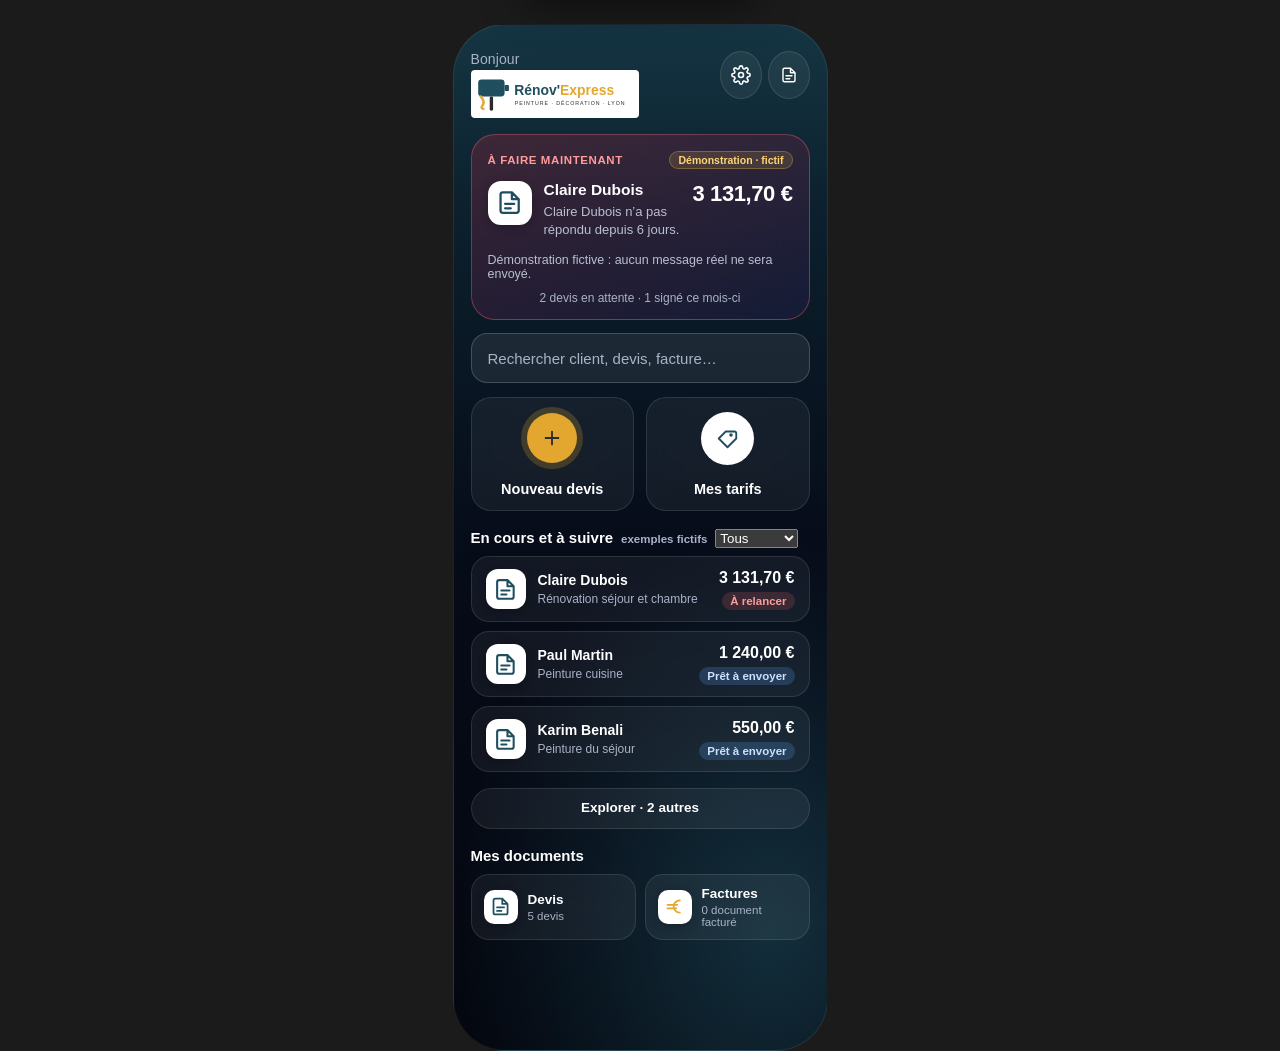
==== commit 02b8a93f: "feat(v2): filtrage par statut dans le flux des dossiers" ====
--- a/v2/index.html
+++ b/v2/index.html
@@ -259,7 +259,7 @@
 <section class="global-search" aria-label="Recherche rapide"><label for="globalSearch" class="sr-only">Rechercher devis, factures ou clients</label><input type="search" id="globalSearch" autocomplete="off" placeholder="Rechercher client, devis, facture…" aria-controls="gains" aria-label="Rechercher les dossiers"><button id="clearGlobalSearch" type="button" aria-label="Effacer la recherche" hidden>✕</button></section>
 <section class="actions"><button class="act" id="newQuote"><span class="mic"><span><svg width="22" height="22" viewBox="0 0 24 24" fill="none" stroke="#fff" stroke-width="2" stroke-linecap="round"><path d="M12 5v14M5 12h14"/></svg></span></span>Nouveau devis</button><button class="act" id="tarifs"><span class="camw"><span class="cam"><svg width="21" height="21" viewBox="0 0 24 24" fill="none" stroke="currentColor" stroke-width="2.1" stroke-linejoin="round"><path d="M20 4H10l-8 8 10 10 10-10V6a2 2 0 0 0-2-2Z"/><circle cx="16" cy="8" r="1"/></svg></span></span>Mes tarifs</button></section>
 <div class="horsligne" id="horsligne" role="status" hidden>Hors connexion : devis et PDF disponibles sur l’appareil. Les envois nécessitent une connexion.</div>
-<div class="h2d"><h2>En cours et à suivre</h2><span class="ex" id="exampleLabel"></span></div><section class="list" id="gains"></section><div id="quoteExplorer"></div>
+<div class="h2d"><h2>En cours et à suivre</h2><span class="ex" id="exampleLabel"></span><select id="homeStatusFilter" aria-label="Filtrer les dossiers par statut"><option value="all">Tous</option><option value="late">À relancer</option><option value="ready">Prêts</option><option value="draft">Brouillons</option><option value="sent">Envoyés</option><option value="signed">Signés</option><option value="deposit">Acomptes</option><option value="invoiced">Facturés</option></select></div><section class="list" id="gains"></section><div id="quoteExplorer"></div>
 <h2>Mes documents</h2><section class="services" id="documents">
 <button class="svc" id="quotesArchive" data-history="quotes"><span class="bt"><svg viewBox="0 0 24 24" fill="none" stroke="#7c3aed" stroke-width="2" stroke-linecap="round" stroke-linejoin="round"><path d="M14 3H6a2 2 0 0 0-2 2v14a2 2 0 0 0 2 2h12a2 2 0 0 0 2-2V9ZM14 3v6h6M8 13h8M8 17h5"/></svg></span><span class="tx"><span class="n">Devis</span><span class="m" id="quotesCount"></span></span></button>
 <button class="svc" id="invoicesArchive" data-history="invoices"><span class="bt"><svg viewBox="0 0 24 24" fill="none" stroke="#d97706" stroke-width="2" stroke-linecap="round" stroke-linejoin="round"><path d="M18 5a7 7 0 1 0 0 14M4 10h11M4 14h10"/></svg></span><span class="tx"><span class="n">Factures</span><span class="m" id="invoicesCount"></span></span></button>
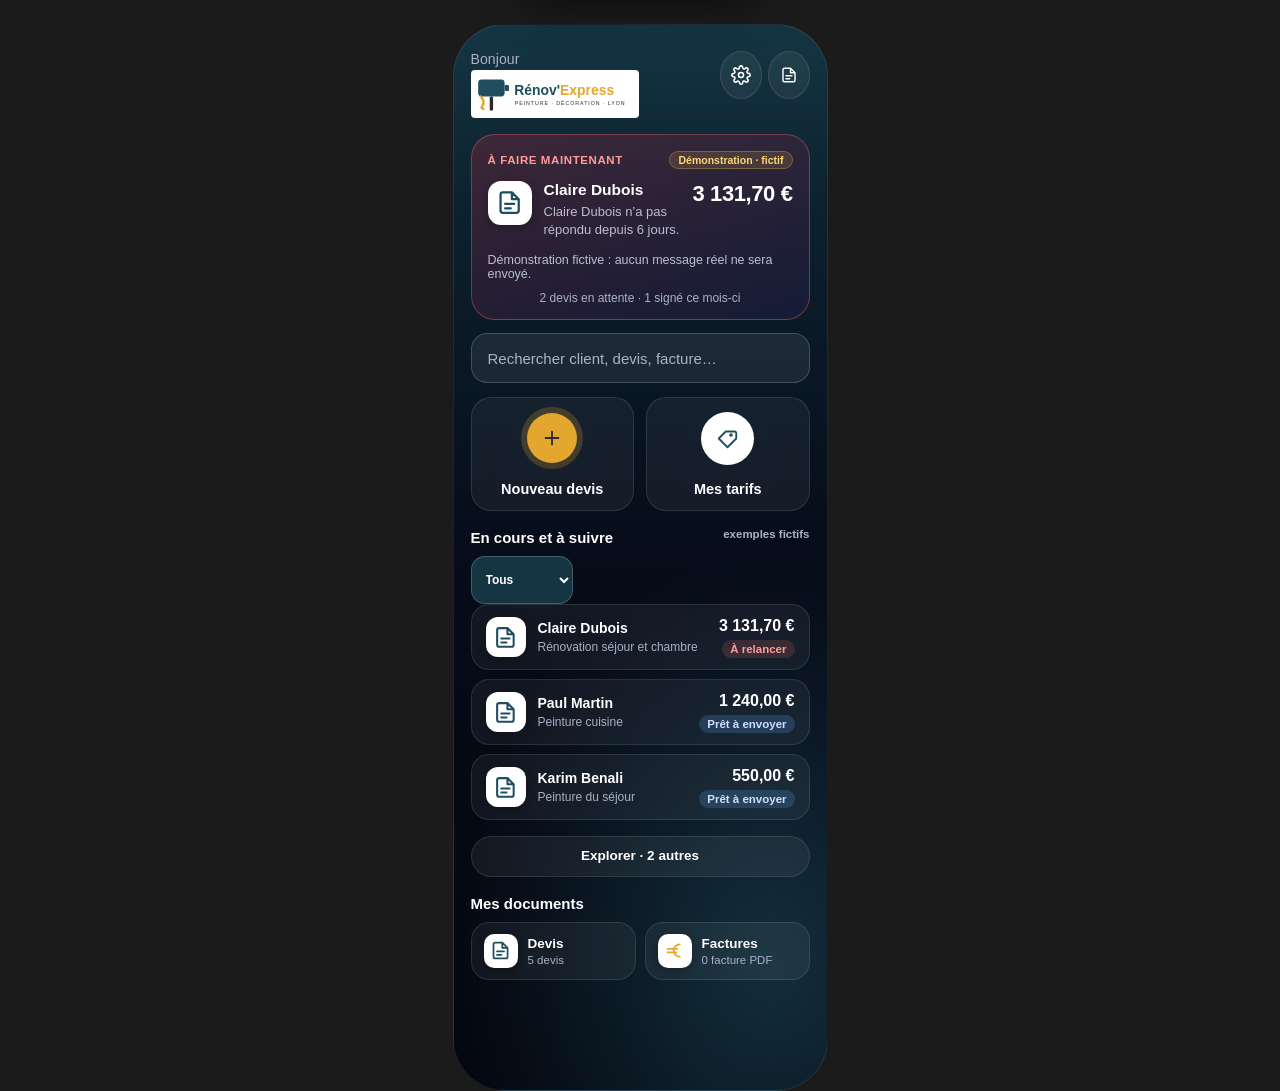
==== commit 4b6447d4: "feat(v2): charger branding JSON en ligne et en mode avion" ====
--- a/v2/index.html
+++ b/v2/index.html
@@ -266,4 +266,4 @@
 </section>
 </div><div class="sheet-bg" id="sbg"></div><section class="morph" id="sheet" role="dialog" aria-modal="true" aria-label="Fiche de devis" hidden inert><div class="grab" id="grab" title="Agrandir"><span></span></div><div class="mbody half" id="service"></div></section></main>
 <div class="island" id="island" role="status"></div>
-<script src="lib/jspdf.umd.min.js"></script><script src="lib/jspdf.plugin.autotable.min.js"></script><script src="config.js"></script><script src="data.js"></script><script src="calc.js"></script><script src="pdf.js"></script><script src="pdf-share.js"></script><script src="workflow.js"></script><script src="storage-tools.js"></script><script src="invoice.js"></script><script src="app.js"></script></body></html>+<script src="lib/jspdf.umd.min.js"></script><script src="lib/jspdf.plugin.autotable.min.js"></script><script src="config.js"></script><script src="data.js"></script><script src="calc.js"></script><script src="pdf.js"></script><script src="pdf-share.js"></script><script src="workflow.js"></script><script src="storage-tools.js"></script><script src="invoice.js"></script><script src="branding.js"></script><script src="app.js"></script></body></html>
--- a/v2/home-search.css
+++ b/v2/home-search.css
@@ -10,3 +10,8 @@
 @media(prefers-reduced-motion:reduce){.global-search *{transition:none!important}}
 
 .services [hidden]{display:none!important}
+
+/* Filtre de statut : dans le titre existant, sans déplacer les blocs d'accueil. */
+#homeStatusFilter{min-height:48px;max-width:140px;width:auto;padding:8px 10px;border-radius:14px;border:1px solid rgba(255,255,255,.2);background:#153543;color:#fff;font:inherit;font-size:12px;font-weight:700}
+#homeStatusFilter:focus-visible{outline:2px solid #9bffd1;outline-offset:2px}
+.h2d{display:flex;align-items:center;flex-wrap:wrap;gap:6px}.h2d h2{flex:1 1 auto}
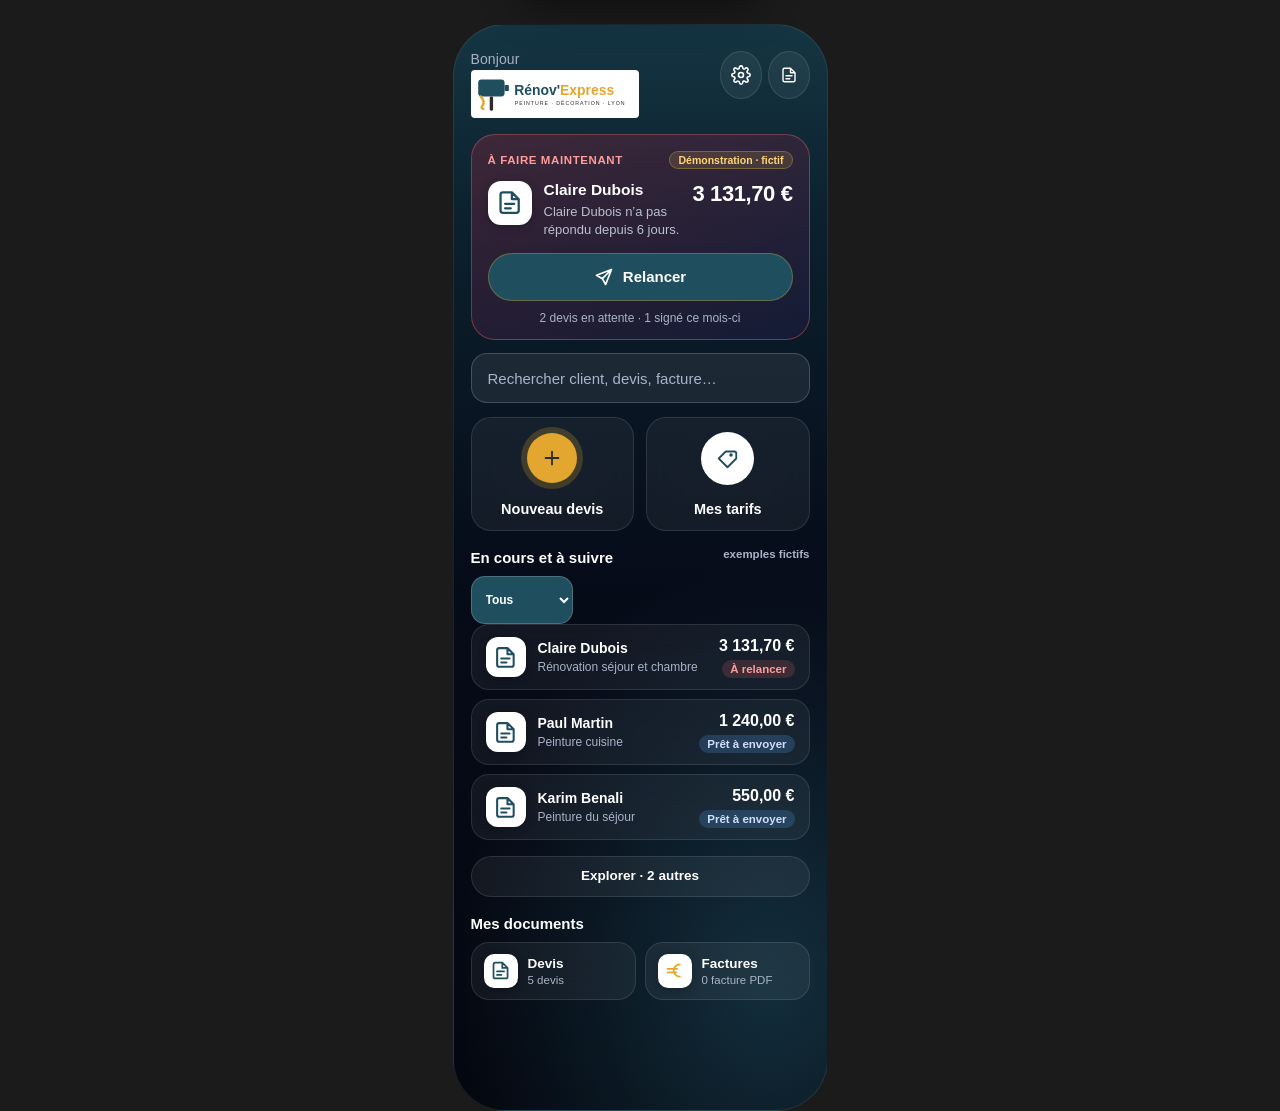
==== commit 260b49cb: "feat(v2): charger progression contextuelle en ligne et hors connexion" ====
--- a/v2/index.html
+++ b/v2/index.html
@@ -252,7 +252,7 @@
   .modes button{border:0;background:none;color:#aeb7c9;font:inherit;font-size:12px;font-weight:700;padding:8px 11px;border-radius:999px;cursor:pointer;white-space:nowrap}
   .modes button.on{background:#fff;color:#0a0f1d}
   .modes .lb{font-size:10px;font-weight:800;color:#7f8aa3;text-transform:uppercase;letter-spacing:.6px;align-self:center;padding:0 6px 0 8px}
-</style><link rel="stylesheet" href="home-search.css"><link rel="stylesheet" href="forms.css"><link rel="stylesheet" href="appearance.css"><script src="appearance.js"></script></head><body>
+</style><link rel="stylesheet" href="home-search.css"><link rel="stylesheet" href="context-progress.css"><link rel="stylesheet" href="forms.css"><link rel="stylesheet" href="appearance.css"><script src="appearance.js"></script></head><body>
 <main class="phone"><div class="view on" id="home">
 <header><div><div class="hello">Bonjour</div><div class="name"><img src="logo.svg" width="168" height="48" alt="Rénov’Express" style="display:block;object-fit:contain;border-radius:4px"></div></div><div class="header-actions"><button class="bell" id="appearance" aria-label="Réglages" title="Réglages"><svg width="20" height="20" viewBox="0 0 24 24" fill="none" stroke="currentColor" stroke-width="1.9" stroke-linecap="round" stroke-linejoin="round"><circle cx="12" cy="12" r="3"/><path d="M19.4 15a1.7 1.7 0 0 0 .3 1.8l.1.1a2 2 0 1 1-2.8 2.8l-.1-.1a1.7 1.7 0 0 0-1.8-.3 1.7 1.7 0 0 0-1 1.5V21a2 2 0 1 1-4 0v-.1a1.7 1.7 0 0 0-1.1-1.5 1.7 1.7 0 0 0-1.8.3l-.1.1a2 2 0 1 1-2.8-2.8l.1-.1a1.7 1.7 0 0 0 .3-1.8 1.7 1.7 0 0 0-1.5-1H3a2 2 0 1 1 0-4h.1a1.7 1.7 0 0 0 1.5-1.1 1.7 1.7 0 0 0-.3-1.8l-.1-.1a2 2 0 1 1 2.8-2.8l.1.1a1.7 1.7 0 0 0 1.8.3H9a1.7 1.7 0 0 0 1-1.5V3a2 2 0 1 1 4 0v.1a1.7 1.7 0 0 0 1 1.5 1.7 1.7 0 0 0 1.8-.3l.1-.1a2 2 0 1 1 2.8 2.8l-.1.1a1.7 1.7 0 0 0-.3 1.8V9a1.7 1.7 0 0 0 1.5 1H21a2 2 0 1 1 0 4h-.1a1.7 1.7 0 0 0-1.5 1Z"/></svg></button><button class="bell" id="history" aria-label="Historique des documents"><svg width="18" height="18" viewBox="0 0 24 24" fill="none" stroke="currentColor" stroke-width="1.9" stroke-linecap="round" stroke-linejoin="round"><path d="M14 3H6a2 2 0 0 0-2 2v14a2 2 0 0 0 2 2h12a2 2 0 0 0 2-2V9ZM14 3v6h6M8 13h8M8 17h5"/></svg></button></div></header>
 <section class="hero" id="hero"></section>
@@ -266,4 +266,4 @@
 </section>
 </div><div class="sheet-bg" id="sbg"></div><section class="morph" id="sheet" role="dialog" aria-modal="true" aria-label="Fiche de devis" hidden inert><div class="grab" id="grab" title="Agrandir"><span></span></div><div class="mbody half" id="service"></div></section></main>
 <div class="island" id="island" role="status"></div>
-<script src="lib/jspdf.umd.min.js"></script><script src="lib/jspdf.plugin.autotable.min.js"></script><script src="config.js"></script><script src="data.js"></script><script src="calc.js"></script><script src="pdf.js"></script><script src="pdf-share.js"></script><script src="workflow.js"></script><script src="storage-tools.js"></script><script src="invoice.js"></script><script src="branding.js"></script><script src="app.js"></script></body></html>+<script src="lib/jspdf.umd.min.js"></script><script src="lib/jspdf.plugin.autotable.min.js"></script><script src="config.js"></script><script src="data.js"></script><script src="calc.js"></script><script src="pdf.js"></script><script src="pdf-share.js"></script><script src="workflow.js"></script><script src="context-flow.js"></script><script src="storage-tools.js"></script><script src="invoice.js"></script><script src="branding.js"></script><script src="app.js"></script></body></html>
--- a/v2/home-search.css
+++ b/v2/home-search.css
@@ -15,3 +15,7 @@
 #homeStatusFilter{min-height:48px;max-width:140px;width:auto;padding:8px 10px;border-radius:14px;border:1px solid rgba(255,255,255,.2);background:#153543;color:#fff;font:inherit;font-size:12px;font-weight:700}
 #homeStatusFilter:focus-visible{outline:2px solid #9bffd1;outline-offset:2px}
 .h2d{display:flex;align-items:center;flex-wrap:wrap;gap:6px}.h2d h2{flex:1 1 auto}
+
+:root{--brand-primary:#1F4E5F;--brand-accent:#1FA774}
+#homeStatusFilter{background:var(--brand-primary)}
+.global-search input:focus-visible{outline-color:var(--brand-accent)}
--- a/v2/context-progress.css
+++ b/v2/context-progress.css
@@ -0,0 +1,26 @@
+/* Parcours métier contextuel : un seul état et une seule action à la fois.
+   Accueil inchangé, styles limités aux fiches et formulaires. */
+.re-progress{margin:13px 0 17px;padding:13px 15px 15px;border-radius:17px;background:var(--control-bg,rgba(255,255,255,.07));border:1px solid rgba(255,255,255,.15)}
+.re-progress-heading{display:flex;justify-content:space-between;gap:12px;align-items:center;margin:0 0 12px}
+.re-progress-caption{color:var(--muted2,#c0ccdc);font-weight:600;font-size:12px}
+.re-progress-current{color:var(--ocre,#e3a72f);font-size:16px;font-weight:800;line-height:1.25;text-align:right}
+.re-progress-alert{color:var(--alert,#ffa6a6)}
+.re-progress-track{height:11px;border-radius:999px;background:rgba(155,174,193,.19);overflow:hidden}
+.re-progress-track span{height:100%;display:block;background:linear-gradient(90deg,var(--brand-primary,#1F4E5F),var(--brand-accent,#48caa6));border-radius:999px;transition:width .28s ease}
+.re-primary-next{margin:18px 0 13px;padding:0 0 2px}
+.re-primary-next .cta{min-height:56px;width:100%;font-size:16px;border-radius:16px;letter-spacing:.01em}
+.re-summary{padding:18px 16px}
+.re-summary-label{font-size:14px;font-weight:600;line-height:1.4;opacity:.85;margin-bottom:7px}
+.re-summary-total{font-size:27px;font-weight:800;line-height:1.2;letter-spacing:-.035em}
+.re-summary-hint{font-size:13px;opacity:.8;line-height:1.5;margin:11px 0 0}
+.re-summary .opt{margin-top:12px}
+.re-more{border-radius:14px;border:1px solid rgba(255,255,255,.13);background:rgba(255,255,255,.035);margin:12px 0 18px;padding:0 13px}
+.re-more summary{cursor:pointer;min-height:49px;display:flex;align-items:center;justify-content:space-between;gap:10px;font-size:13px;font-weight:700;color:var(--link,#acd1fb);list-style:none}
+.re-more summary::-webkit-details-marker{display:none}
+.re-more summary::after{content:'⌄';font-size:19px;line-height:1;transform:rotate(0);transition:transform .2s}
+.re-more[open] summary::after{transform:rotate(180deg)}
+.re-extra{padding:4px 0 15px}
+.re-more .all{margin-top:8px;min-height:48px}
+.re-contact-row.re-one-channel{grid-template-columns:1fr}
+.re-contact-row a:focus-visible{outline:2px solid var(--brand-accent,#3bc5a0);outline-offset:3px}
+@media(prefers-reduced-motion:reduce){.re-progress-track span,.re-more summary::after{transition:none}}
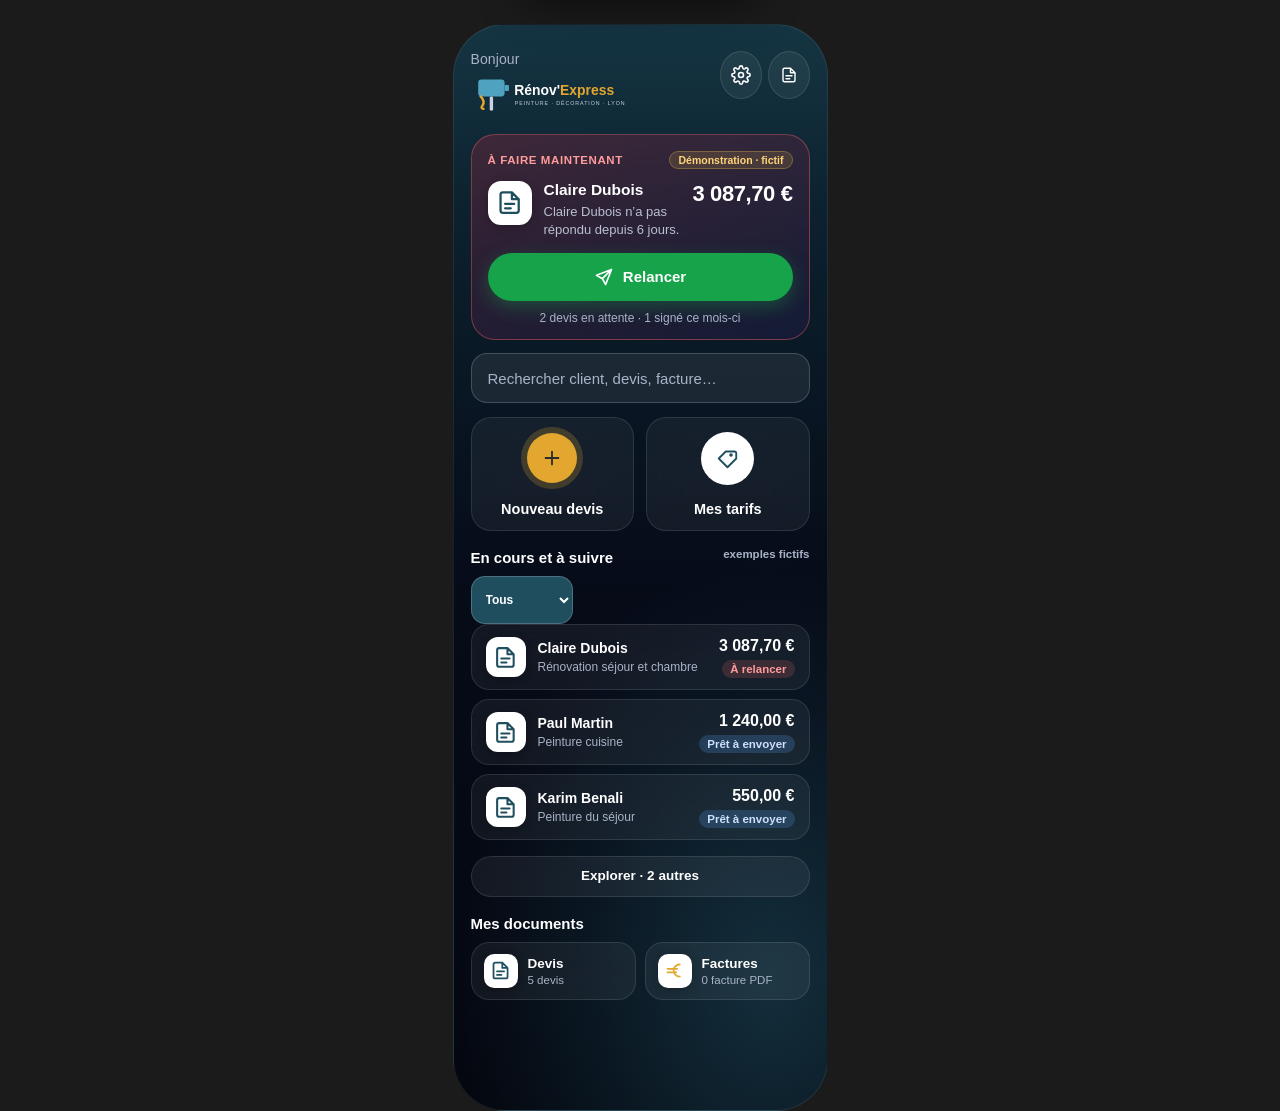
==== commit de97a566: "style(ui): charger style des fenêtres sans toucher à l'accueil" ====
--- a/v2/index.html
+++ b/v2/index.html
@@ -252,7 +252,7 @@
   .modes button{border:0;background:none;color:#aeb7c9;font:inherit;font-size:12px;font-weight:700;padding:8px 11px;border-radius:999px;cursor:pointer;white-space:nowrap}
   .modes button.on{background:#fff;color:#0a0f1d}
   .modes .lb{font-size:10px;font-weight:800;color:#7f8aa3;text-transform:uppercase;letter-spacing:.6px;align-self:center;padding:0 6px 0 8px}
-</style><link rel="stylesheet" href="home-search.css"><link rel="stylesheet" href="context-progress.css"><link rel="stylesheet" href="forms.css"><link rel="stylesheet" href="appearance.css"><script src="appearance.js"></script></head><body>
+</style><link rel="stylesheet" href="home-search.css"><link rel="stylesheet" href="context-progress.css"><link rel="stylesheet" href="sheet-ux.css"><link rel="stylesheet" href="forms.css"><link rel="stylesheet" href="appearance.css"><script src="appearance.js"></script></head><body>
 <main class="phone"><div class="view on" id="home">
 <header><div><div class="hello">Bonjour</div><div class="name"><img src="logo.svg" width="168" height="48" alt="Rénov’Express" style="display:block;object-fit:contain;border-radius:4px"></div></div><div class="header-actions"><button class="bell" id="appearance" aria-label="Réglages" title="Réglages"><svg width="20" height="20" viewBox="0 0 24 24" fill="none" stroke="currentColor" stroke-width="1.9" stroke-linecap="round" stroke-linejoin="round"><circle cx="12" cy="12" r="3"/><path d="M19.4 15a1.7 1.7 0 0 0 .3 1.8l.1.1a2 2 0 1 1-2.8 2.8l-.1-.1a1.7 1.7 0 0 0-1.8-.3 1.7 1.7 0 0 0-1 1.5V21a2 2 0 1 1-4 0v-.1a1.7 1.7 0 0 0-1.1-1.5 1.7 1.7 0 0 0-1.8.3l-.1.1a2 2 0 1 1-2.8-2.8l.1-.1a1.7 1.7 0 0 0 .3-1.8 1.7 1.7 0 0 0-1.5-1H3a2 2 0 1 1 0-4h.1a1.7 1.7 0 0 0 1.5-1.1 1.7 1.7 0 0 0-.3-1.8l-.1-.1a2 2 0 1 1 2.8-2.8l.1.1a1.7 1.7 0 0 0 1.8.3H9a1.7 1.7 0 0 0 1-1.5V3a2 2 0 1 1 4 0v.1a1.7 1.7 0 0 0 1 1.5 1.7 1.7 0 0 0 1.8-.3l.1-.1a2 2 0 1 1 2.8 2.8l-.1.1a1.7 1.7 0 0 0-.3 1.8V9a1.7 1.7 0 0 0 1.5 1H21a2 2 0 1 1 0 4h-.1a1.7 1.7 0 0 0-1.5 1Z"/></svg></button><button class="bell" id="history" aria-label="Historique des documents"><svg width="18" height="18" viewBox="0 0 24 24" fill="none" stroke="currentColor" stroke-width="1.9" stroke-linecap="round" stroke-linejoin="round"><path d="M14 3H6a2 2 0 0 0-2 2v14a2 2 0 0 0 2 2h12a2 2 0 0 0 2-2V9ZM14 3v6h6M8 13h8M8 17h5"/></svg></button></div></header>
 <section class="hero" id="hero"></section>
--- a/v2/context-progress.css
+++ b/v2/context-progress.css
@@ -24,3 +24,15 @@
 .re-contact-row.re-one-channel{grid-template-columns:1fr}
 .re-contact-row a:focus-visible{outline:2px solid var(--brand-accent,#3bc5a0);outline-offset:3px}
 @media(prefers-reduced-motion:reduce){.re-progress-track span,.re-more summary::after{transition:none}}
+
+/* Couleurs fonctionnelles : un seul état en couleur, pas une frise multicolore. */
+.re-progress{--step-color:#b9c6d6}
+.re-progress-draft{--step-color:#b9c6d6}
+.re-progress-ready{--step-color:#ffd166}
+.re-progress-sent{--step-color:#91c5ff}
+.re-progress-signed{--step-color:#78ebbd}
+.re-progress-deposit{--step-color:#7debd3}
+.re-progress-invoiced{--step-color:#b3e8bf}
+.re-progress-alert{--step-color:#ff9f9f;border-color:rgba(255,159,159,.38)}
+.re-progress .re-progress-current{color:var(--step-color)}
+.re-progress .re-progress-track>span{background:var(--step-color)}
--- a/v2/sheet-ux.css
+++ b/v2/sheet-ux.css
@@ -0,0 +1,27 @@
+/* Rénov’Express V2 — design contextuel des fenêtres.
+ * L'accueil de référence reste inchangé.
+ */
+.morph{--action-radius:17px}
+.morph .mbody{overscroll-behavior:contain;scrollbar-gutter:stable;scrollbar-width:thin;scrollbar-color:rgba(192,210,226,.32) transparent}
+.morph .cta{min-height:54px;height:auto;padding:13px 18px;border-radius:var(--action-radius);font-size:15px;font-weight:800;line-height:1.35;letter-spacing:.01em;background:linear-gradient(135deg,#276679,#1f4e5f);border:1px solid rgba(134,214,203,.25);box-shadow:0 7px 23px rgba(0,0,0,.19),inset 0 1px rgba(255,255,255,.09);transition:transform .15s ease,filter .15s ease,box-shadow .15s ease}
+.morph .cta:active,.morph .chx:active{transform:scale(.985)}
+.morph .cta:hover{filter:brightness(1.12)}
+.morph .cta:focus-visible,.morph .chx:focus-visible{outline:2px solid #e3bc60;outline-offset:3px}
+.morph .all,.morph .chx{min-height:48px;height:auto;line-height:1.4;padding:12px 14px;border-radius:14px;background:rgba(255,255,255,.065);border:1px solid rgba(180,202,222,.17);color:#eaf3f8;text-align:left}
+.morph .re-contact-row{gap:10px}
+.morph .re-contact-row a{min-height:76px;border-radius:17px;display:flex;align-items:center;justify-content:center;gap:7px;padding:12px;box-shadow:0 8px 24px rgba(0,0,0,.21),inset 0 1px rgba(255,255,255,.15);transition:transform .15s ease,filter .15s ease}
+.morph .re-contact-row a:hover{filter:brightness(1.06)}
+.morph .re-contact-row a:focus-visible{outline:2px solid #f1c24a;outline-offset:3px}
+.morph .re-wa{background:linear-gradient(155deg,#35e17b,#20bb62);color:#073b24!important}
+.morph .re-mail{background:linear-gradient(155deg,#4185ef,#2367d3);color:#fff!important}
+.morph .re-contact-row a .bi{width:26px;height:26px}
+.morph .re-primary-next{margin:14px 0}
+.morph .re-primary-next .cta{min-height:56px}
+.morph .back{flex:none;min-width:46px;min-height:46px;border-radius:15px;background:rgba(255,255,255,.09);border:1px solid rgba(186,214,233,.19)}
+.morph .top{min-height:54px}
+.morph .re-more summary{min-height:50px}
+@media(max-height:640px){
+ .morph .mbody{padding-bottom:calc(env(safe-area-inset-bottom) + 18px)}
+ .morph .card{margin-top:10px}
+}
+@media(prefers-reduced-motion:reduce){.morph .cta,.morph .re-contact-row a{transition:none}}
--- a/v2/forms.css
+++ b/v2/forms.css
@@ -43,3 +43,7 @@
 .re-mail{background:#1a73e8}
 .hero .re-contact{margin-top:14px}
 .re-contact.hv-go{height:auto}
+
+/* Bouton « Relancer » de la carte À faire maintenant : vert vif */
+.cta.re-relance{background:#16a34a!important;color:#fff!important;box-shadow:0 6px 18px rgba(22,163,74,.35)!important;border-color:transparent!important}
+.cta.re-relance:active{background:#15803d!important}
--- a/v2/appearance.css
+++ b/v2/appearance.css
@@ -111,3 +111,7 @@
  .theme-list{grid-template-columns:repeat(2,minmax(0,1fr))}
 }
 @media(prefers-reduced-motion:reduce){.morph,.mbody,.sheet-bg{transition:none!important}}
+
+/* Logo sans fond : version claire sur les thèmes sombres */
+header .name img{border-radius:0!important;background:none!important}
+html[data-theme="petrol"] header .name img[src="logo.svg"],html[data-theme="night"] header .name img[src="logo.svg"]{content:url(logo-clair.svg)}
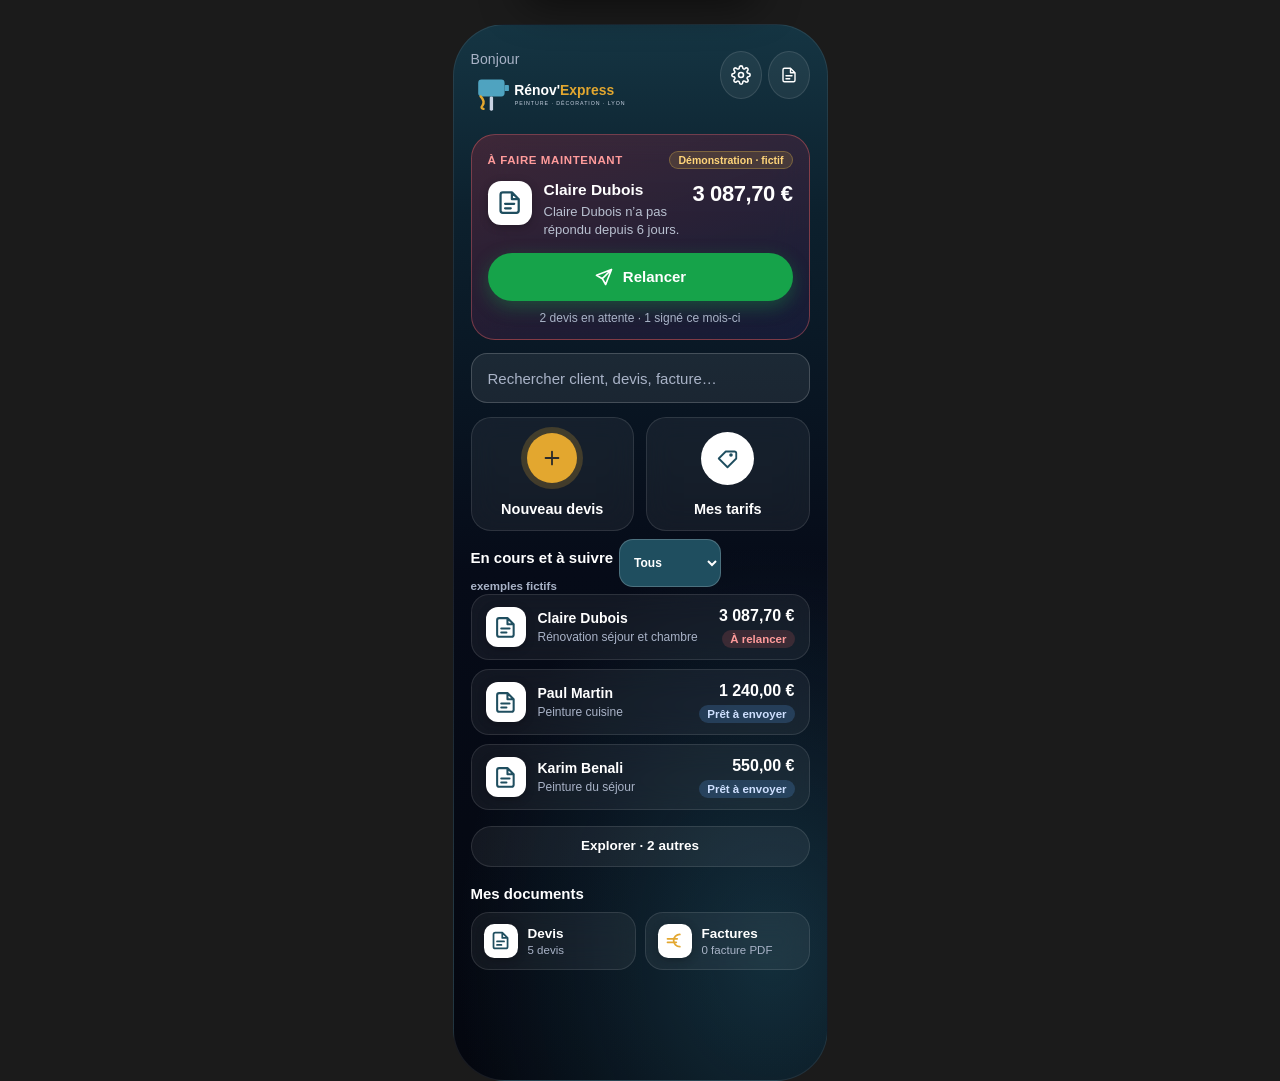
==== commit 147287fb: "ux(v2): regrouper titre et indication démo pour aligner filtre sur mobile" ====
--- a/v2/index.html
+++ b/v2/index.html
@@ -259,7 +259,7 @@
 <section class="global-search" aria-label="Recherche rapide"><label for="globalSearch" class="sr-only">Rechercher devis, factures ou clients</label><input type="search" id="globalSearch" autocomplete="off" placeholder="Rechercher client, devis, facture…" aria-controls="gains" aria-label="Rechercher les dossiers"><button id="clearGlobalSearch" type="button" aria-label="Effacer la recherche" hidden>✕</button></section>
 <section class="actions"><button class="act" id="newQuote"><span class="mic"><span><svg width="22" height="22" viewBox="0 0 24 24" fill="none" stroke="#fff" stroke-width="2" stroke-linecap="round"><path d="M12 5v14M5 12h14"/></svg></span></span>Nouveau devis</button><button class="act" id="tarifs"><span class="camw"><span class="cam"><svg width="21" height="21" viewBox="0 0 24 24" fill="none" stroke="currentColor" stroke-width="2.1" stroke-linejoin="round"><path d="M20 4H10l-8 8 10 10 10-10V6a2 2 0 0 0-2-2Z"/><circle cx="16" cy="8" r="1"/></svg></span></span>Mes tarifs</button></section>
 <div class="horsligne" id="horsligne" role="status" hidden>Hors connexion : devis et PDF disponibles sur l’appareil. Les envois nécessitent une connexion.</div>
-<div class="h2d"><h2>En cours et à suivre</h2><span class="ex" id="exampleLabel"></span><select id="homeStatusFilter" aria-label="Filtrer les dossiers par statut"><option value="all">Tous</option><option value="late">À relancer</option><option value="ready">Prêts</option><option value="draft">Brouillons</option><option value="sent">Envoyés</option><option value="signed">Signés</option><option value="deposit">Acomptes</option><option value="invoiced">Facturés</option></select></div><section class="list" id="gains"></section><div id="quoteExplorer"></div>
+<div class="h2d"><div class="h2d-heading"><h2>En cours et à suivre</h2><span class="ex" id="exampleLabel"></span></div><select id="homeStatusFilter" aria-label="Filtrer les dossiers par statut"><option value="all">Tous</option><option value="late">À relancer</option><option value="ready">Prêts</option><option value="draft">Brouillons</option><option value="sent">Envoyés</option><option value="signed">Signés</option><option value="deposit">Acomptes</option><option value="invoiced">Facturés</option></select></div><section class="list" id="gains"></section><div id="quoteExplorer"></div>
 <h2>Mes documents</h2><section class="services" id="documents">
 <button class="svc" id="quotesArchive" data-history="quotes"><span class="bt"><svg viewBox="0 0 24 24" fill="none" stroke="#7c3aed" stroke-width="2" stroke-linecap="round" stroke-linejoin="round"><path d="M14 3H6a2 2 0 0 0-2 2v14a2 2 0 0 0 2 2h12a2 2 0 0 0 2-2V9ZM14 3v6h6M8 13h8M8 17h5"/></svg></span><span class="tx"><span class="n">Devis</span><span class="m" id="quotesCount"></span></span></button>
 <button class="svc" id="invoicesArchive" data-history="invoices"><span class="bt"><svg viewBox="0 0 24 24" fill="none" stroke="#d97706" stroke-width="2" stroke-linecap="round" stroke-linejoin="round"><path d="M18 5a7 7 0 1 0 0 14M4 10h11M4 14h10"/></svg></span><span class="tx"><span class="n">Factures</span><span class="m" id="invoicesCount"></span></span></button>
--- a/v2/sheet-ux.css
+++ b/v2/sheet-ux.css
@@ -17,7 +17,7 @@
 .morph .re-contact-row a .bi{width:26px;height:26px}
 .morph .re-primary-next{margin:14px 0}
 .morph .re-primary-next .cta{min-height:56px}
-.morph .back{flex:none;min-width:46px;min-height:46px;border-radius:15px;background:rgba(255,255,255,.09);border:1px solid rgba(186,214,233,.19)}
+ .morph .back{flex:none;width:48px;height:48px;min-width:48px;min-height:48px;border-radius:15px;background:rgba(255,255,255,.09);border:1px solid rgba(186,214,233,.19)}
 .morph .top{min-height:54px}
 .morph .re-more summary{min-height:50px}
 @media(max-height:640px){
@@ -25,3 +25,24 @@
  .morph .card{margin-top:10px}
 }
 @media(prefers-reduced-motion:reduce){.morph .cta,.morph .re-contact-row a{transition:none}}
+
+/* Actions prioritaires : informations complètes et directement accessibles. */
+.re-action-context{margin:16px 0 12px;padding:18px;border:1px solid rgba(145,197,216,.23);background:linear-gradient(145deg,rgba(38,90,109,.34),rgba(15,29,47,.73));border-radius:20px}
+.re-action-identity{display:flex;flex-wrap:wrap;align-items:baseline;justify-content:space-between;gap:6px 14px}
+.re-action-identity strong{font-size:19px;line-height:1.35;color:#fff}
+.re-action-label{color:#b0d6e7;font-weight:750;font-size:12px;letter-spacing:.02em}
+.re-action-meta{display:flex;flex-wrap:wrap;gap:8px;margin-top:10px;color:#c6d4dd;font-size:13px}
+.re-action-meta span{background:rgba(255,255,255,.07);border-radius:9px;padding:6px 9px}
+.re-action-task{display:flex;align-items:center;justify-content:space-between;gap:12px;margin-top:15px;border-top:1px solid rgba(255,255,255,.13);padding-top:14px;font-size:13px;color:#c7d3dd}
+.re-action-task strong{font-size:25px;font-weight:850;color:#fff;white-space:nowrap}
+.re-action-object{margin:10px 0 0;color:#d8e2eb;font-size:13px;line-height:1.45}
+.re-action-message{border:1px solid rgba(158,190,207,.2);border-radius:17px;background:rgba(255,255,255,.045);padding:15px 17px}
+.re-action-message p{font-size:14px;line-height:1.6;margin:9px 0 0;overflow-wrap:anywhere;white-space:pre-wrap;color:#eff5f9}
+.re-action-demo{margin:14px 0;padding:13px 16px;border-radius:14px;border:1px solid rgba(241,196,75,.34);background:rgba(241,196,75,.08)}
+.re-action-demo strong{font-size:13px;color:#ffdb85}
+.re-action-demo p{margin:5px 0 0;color:#ddd3bc;font-size:13px;line-height:1.5}
+.re-action-send{margin-top:15px}
+.re-action-send .re-contact-label{font-size:13px}
+.re-action-send .re-contact{margin-top:9px}
+.re-action-send .re-contact-row{margin-top:10px}
+@media(max-width:360px){.re-action-context{padding:14px}.re-action-task strong{font-size:22px}.re-action-identity strong{font-size:17px}}
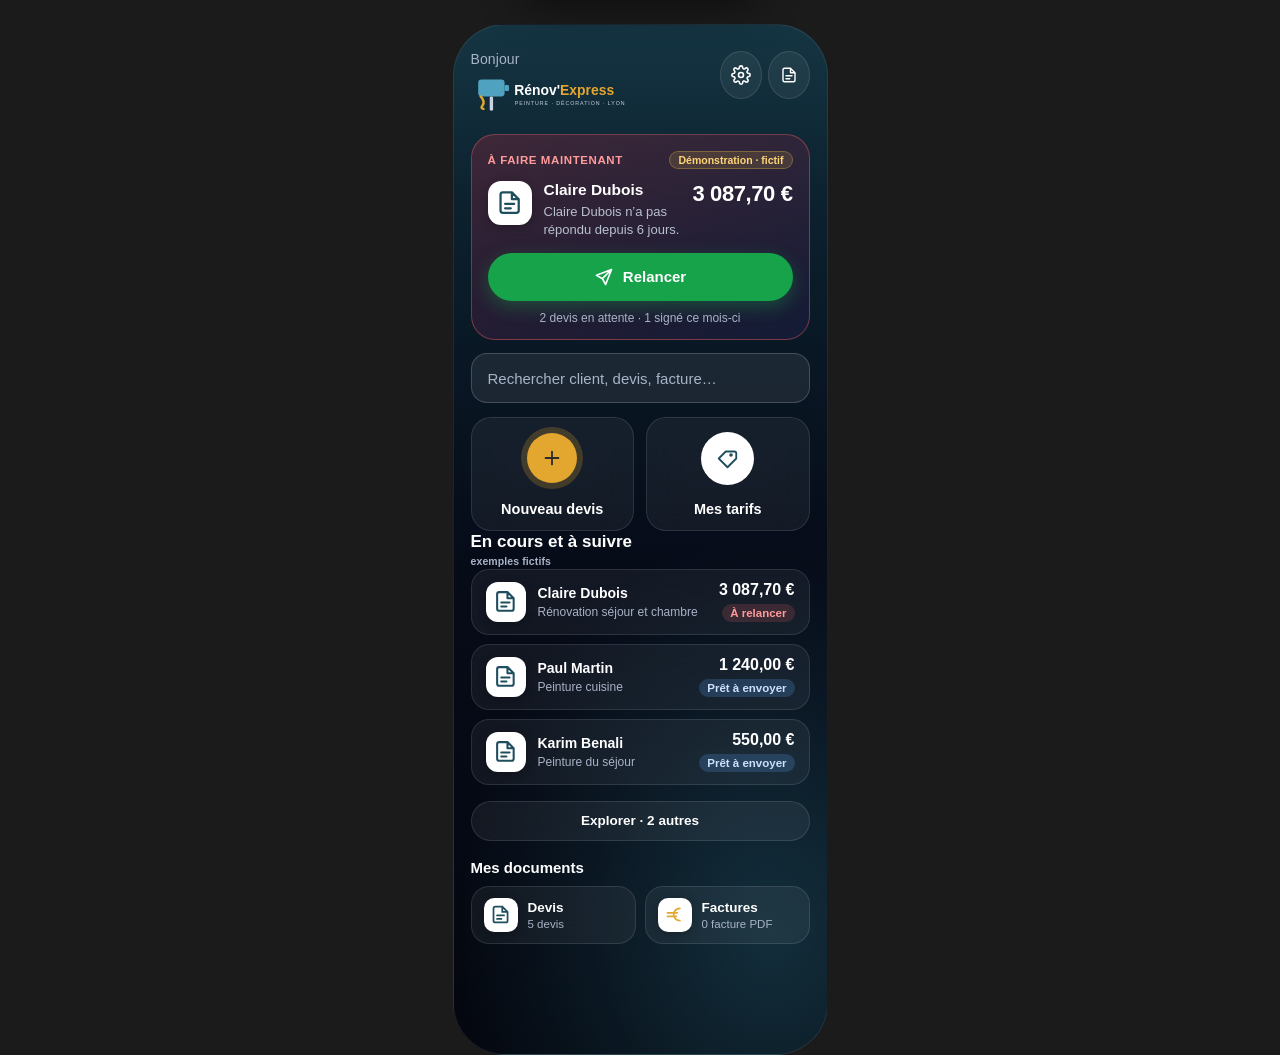
==== commit cf30bc69: "fix(v2): supprimer filtre Tous et simplifier v2/index.html" ====
--- a/v2/index.html
+++ b/v2/index.html
@@ -259,7 +259,7 @@
 <section class="global-search" aria-label="Recherche rapide"><label for="globalSearch" class="sr-only">Rechercher devis, factures ou clients</label><input type="search" id="globalSearch" autocomplete="off" placeholder="Rechercher client, devis, facture…" aria-controls="gains" aria-label="Rechercher les dossiers"><button id="clearGlobalSearch" type="button" aria-label="Effacer la recherche" hidden>✕</button></section>
 <section class="actions"><button class="act" id="newQuote"><span class="mic"><span><svg width="22" height="22" viewBox="0 0 24 24" fill="none" stroke="#fff" stroke-width="2" stroke-linecap="round"><path d="M12 5v14M5 12h14"/></svg></span></span>Nouveau devis</button><button class="act" id="tarifs"><span class="camw"><span class="cam"><svg width="21" height="21" viewBox="0 0 24 24" fill="none" stroke="currentColor" stroke-width="2.1" stroke-linejoin="round"><path d="M20 4H10l-8 8 10 10 10-10V6a2 2 0 0 0-2-2Z"/><circle cx="16" cy="8" r="1"/></svg></span></span>Mes tarifs</button></section>
 <div class="horsligne" id="horsligne" role="status" hidden>Hors connexion : devis et PDF disponibles sur l’appareil. Les envois nécessitent une connexion.</div>
-<div class="h2d"><div class="h2d-heading"><h2>En cours et à suivre</h2><span class="ex" id="exampleLabel"></span></div><select id="homeStatusFilter" aria-label="Filtrer les dossiers par statut"><option value="all">Tous</option><option value="late">À relancer</option><option value="ready">Prêts</option><option value="draft">Brouillons</option><option value="sent">Envoyés</option><option value="signed">Signés</option><option value="deposit">Acomptes</option><option value="invoiced">Facturés</option></select></div><section class="list" id="gains"></section><div id="quoteExplorer"></div>
+<div class="h2d"><div class="h2d-heading"><h2>En cours et à suivre</h2><span class="ex" id="exampleLabel"></span></div></div><section class="list" id="gains"></section><div id="quoteExplorer"></div>
 <h2>Mes documents</h2><section class="services" id="documents">
 <button class="svc" id="quotesArchive" data-history="quotes"><span class="bt"><svg viewBox="0 0 24 24" fill="none" stroke="#7c3aed" stroke-width="2" stroke-linecap="round" stroke-linejoin="round"><path d="M14 3H6a2 2 0 0 0-2 2v14a2 2 0 0 0 2 2h12a2 2 0 0 0 2-2V9ZM14 3v6h6M8 13h8M8 17h5"/></svg></span><span class="tx"><span class="n">Devis</span><span class="m" id="quotesCount"></span></span></button>
 <button class="svc" id="invoicesArchive" data-history="invoices"><span class="bt"><svg viewBox="0 0 24 24" fill="none" stroke="#d97706" stroke-width="2" stroke-linecap="round" stroke-linejoin="round"><path d="M18 5a7 7 0 1 0 0 14M4 10h11M4 14h10"/></svg></span><span class="tx"><span class="n">Factures</span><span class="m" id="invoicesCount"></span></span></button>
--- a/v2/home-search.css
+++ b/v2/home-search.css
@@ -19,3 +19,44 @@
 :root{--brand-primary:#1F4E5F;--brand-accent:#1FA774}
 #homeStatusFilter{background:var(--brand-primary)}
 .global-search input:focus-visible{outline-color:var(--brand-accent)}
+
+/* Entête dossiers : titre à gauche, filtre discret à droite.
+   L'indication de démonstration reste sous le titre sans pousser le filtre.
+   Fonctionne même sur les écrans iPhone étroits. */
+.h2d{
+  display:grid;
+  grid-template-columns:minmax(0,1fr) auto;
+  align-items:center;
+  column-gap:10px;
+  row-gap:0;
+  width:100%;
+  min-width:0;
+}
+.h2d-heading{min-width:0;display:flex;flex-direction:column;align-items:flex-start;gap:2px}
+.h2d-heading h2{margin:0;min-width:0;line-height:1.3;font-size:clamp(14px,3.6vw,17px);white-space:normal}
+.h2d-heading .ex{display:block;font-size:10.5px;line-height:1.25;letter-spacing:.01em;margin:0}
+.h2d-heading .ex:empty{display:none}
+#homeStatusFilter{
+  display:block;
+  align-self:center;
+  justify-self:end;
+  box-sizing:border-box;
+  width:clamp(91px,26vw,126px);
+  max-width:126px;
+  min-width:91px;
+  min-height:48px;
+  margin:0;
+  padding:9px 28px 9px 11px;
+  border-radius:14px;
+  color:#f1f8fb;
+  border:1px solid rgba(160,200,217,.3);
+  background-color:var(--brand-primary,#1F4E5F);
+  font-size:12px;
+  font-weight:750;
+  text-overflow:ellipsis;
+}
+@media(max-width:340px){
+  .h2d{column-gap:7px}
+  #homeStatusFilter{min-width:86px;width:86px;padding-left:8px;padding-right:19px}
+  .h2d-heading h2{font-size:14px}
+}
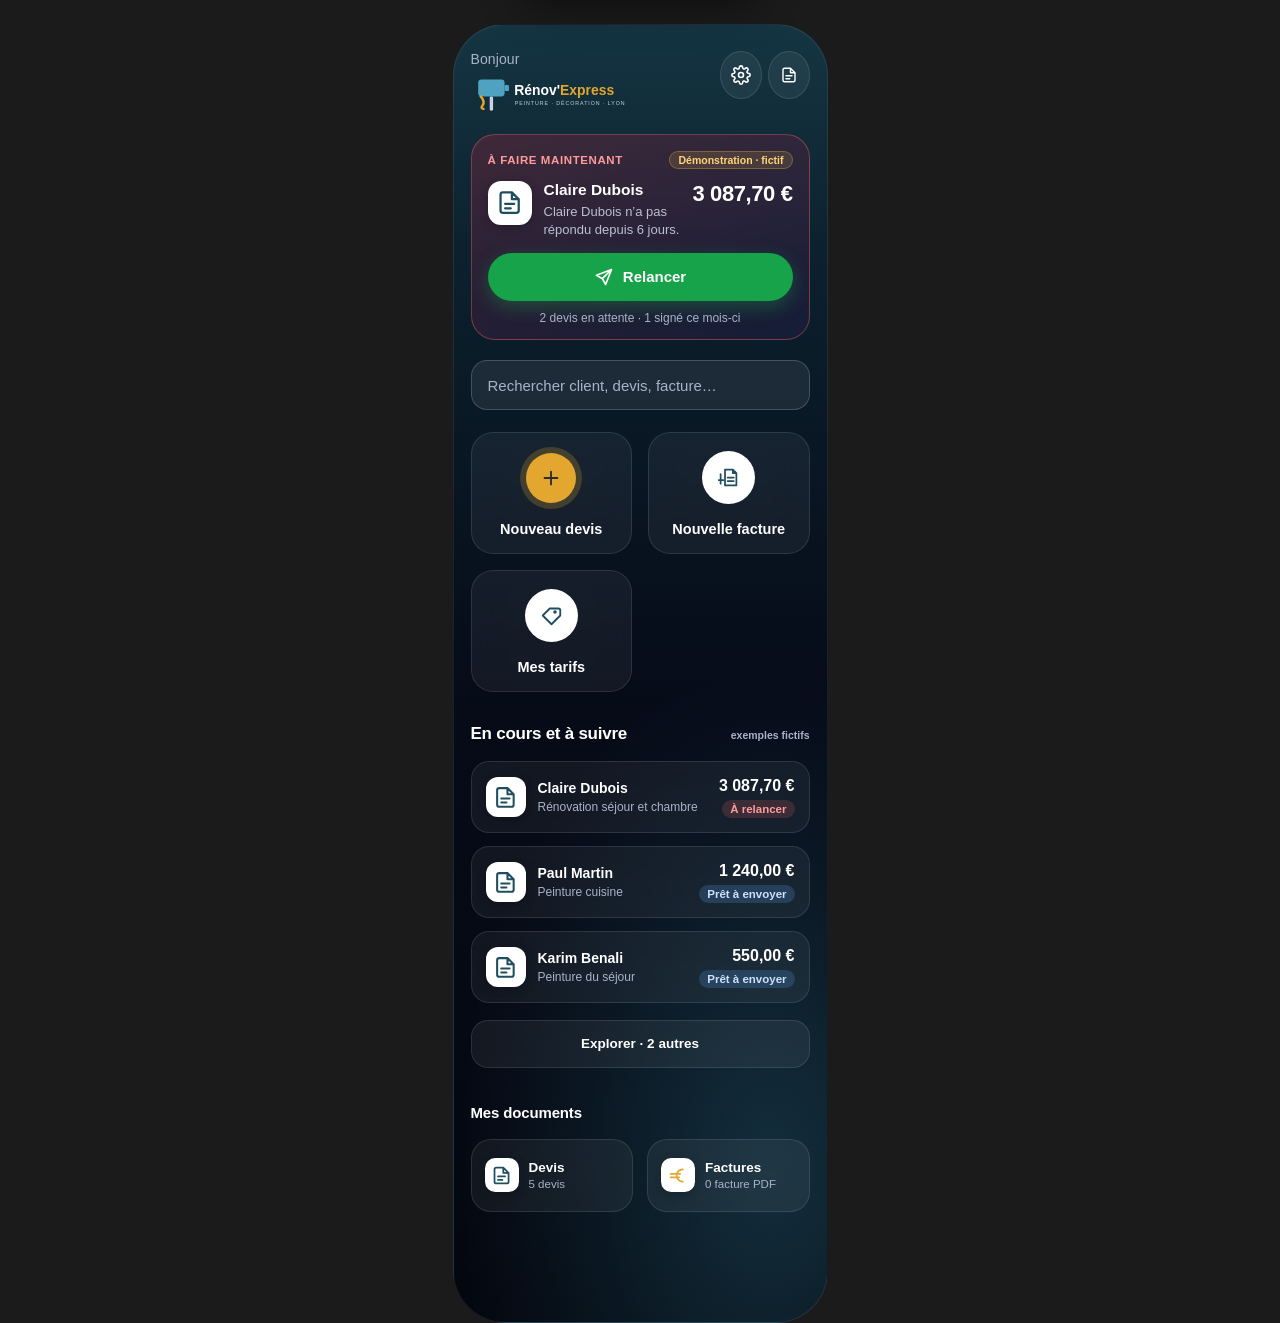
==== commit e11dd669: "V2: bouton Nouvelle facture visible directement sur accueil" ====
--- a/v2/index.html
+++ b/v2/index.html
@@ -257,7 +257,7 @@
 <header><div><div class="hello">Bonjour</div><div class="name"><img src="logo.svg" width="168" height="48" alt="Rénov’Express" style="display:block;object-fit:contain;border-radius:4px"></div></div><div class="header-actions"><button class="bell" id="appearance" aria-label="Réglages" title="Réglages"><svg width="20" height="20" viewBox="0 0 24 24" fill="none" stroke="currentColor" stroke-width="1.9" stroke-linecap="round" stroke-linejoin="round"><circle cx="12" cy="12" r="3"/><path d="M19.4 15a1.7 1.7 0 0 0 .3 1.8l.1.1a2 2 0 1 1-2.8 2.8l-.1-.1a1.7 1.7 0 0 0-1.8-.3 1.7 1.7 0 0 0-1 1.5V21a2 2 0 1 1-4 0v-.1a1.7 1.7 0 0 0-1.1-1.5 1.7 1.7 0 0 0-1.8.3l-.1.1a2 2 0 1 1-2.8-2.8l.1-.1a1.7 1.7 0 0 0 .3-1.8 1.7 1.7 0 0 0-1.5-1H3a2 2 0 1 1 0-4h.1a1.7 1.7 0 0 0 1.5-1.1 1.7 1.7 0 0 0-.3-1.8l-.1-.1a2 2 0 1 1 2.8-2.8l.1.1a1.7 1.7 0 0 0 1.8.3H9a1.7 1.7 0 0 0 1-1.5V3a2 2 0 1 1 4 0v.1a1.7 1.7 0 0 0 1 1.5 1.7 1.7 0 0 0 1.8-.3l.1-.1a2 2 0 1 1 2.8 2.8l-.1.1a1.7 1.7 0 0 0-.3 1.8V9a1.7 1.7 0 0 0 1.5 1H21a2 2 0 1 1 0 4h-.1a1.7 1.7 0 0 0-1.5 1Z"/></svg></button><button class="bell" id="history" aria-label="Historique des documents"><svg width="18" height="18" viewBox="0 0 24 24" fill="none" stroke="currentColor" stroke-width="1.9" stroke-linecap="round" stroke-linejoin="round"><path d="M14 3H6a2 2 0 0 0-2 2v14a2 2 0 0 0 2 2h12a2 2 0 0 0 2-2V9ZM14 3v6h6M8 13h8M8 17h5"/></svg></button></div></header>
 <section class="hero" id="hero"></section>
 <section class="global-search" aria-label="Recherche rapide"><label for="globalSearch" class="sr-only">Rechercher devis, factures ou clients</label><input type="search" id="globalSearch" autocomplete="off" placeholder="Rechercher client, devis, facture…" aria-controls="gains" aria-label="Rechercher les dossiers"><button id="clearGlobalSearch" type="button" aria-label="Effacer la recherche" hidden>✕</button></section>
-<section class="actions"><button class="act" id="newQuote"><span class="mic"><span><svg width="22" height="22" viewBox="0 0 24 24" fill="none" stroke="#fff" stroke-width="2" stroke-linecap="round"><path d="M12 5v14M5 12h14"/></svg></span></span>Nouveau devis</button><button class="act" id="tarifs"><span class="camw"><span class="cam"><svg width="21" height="21" viewBox="0 0 24 24" fill="none" stroke="currentColor" stroke-width="2.1" stroke-linejoin="round"><path d="M20 4H10l-8 8 10 10 10-10V6a2 2 0 0 0-2-2Z"/><circle cx="16" cy="8" r="1"/></svg></span></span>Mes tarifs</button></section>
+<section class="actions"><button class="act" id="newQuote"><span class="mic"><span><svg width="22" height="22" viewBox="0 0 24 24" fill="none" stroke="#fff" stroke-width="2" stroke-linecap="round"><path d="M12 5v14M5 12h14"/></svg></span></span>Nouveau devis</button><button class="act" id="newInvoice" type="button"><span class="camw"><span class="cam"><svg width="21" height="21" viewBox="0 0 24 24" fill="none" stroke="currentColor" stroke-width="2" stroke-linecap="round" stroke-linejoin="round"><path d="M8 3h9l4 4v14H8zM17 3v4h4M11 12h7M11 16h7M3 8v11M1 15h5"/></svg></span></span>Nouvelle facture</button><button class="act" id="tarifs"><span class="camw"><span class="cam"><svg width="21" height="21" viewBox="0 0 24 24" fill="none" stroke="currentColor" stroke-width="2.1" stroke-linejoin="round"><path d="M20 4H10l-8 8 10 10 10-10V6a2 2 0 0 0-2-2Z"/><circle cx="16" cy="8" r="1"/></svg></span></span>Mes tarifs</button></section>
 <div class="horsligne" id="horsligne" role="status" hidden>Hors connexion : devis et PDF disponibles sur l’appareil. Les envois nécessitent une connexion.</div>
 <div class="h2d"><div class="h2d-heading"><h2>En cours et à suivre</h2><span class="ex" id="exampleLabel"></span></div></div><section class="list" id="gains"></section><div id="quoteExplorer"></div>
 <h2>Mes documents</h2><section class="services" id="documents">
--- a/v2/home-search.css
+++ b/v2/home-search.css
@@ -11,52 +11,84 @@
 
 .services [hidden]{display:none!important}
 
-/* Filtre de statut : dans le titre existant, sans déplacer les blocs d'accueil. */
-#homeStatusFilter{min-height:48px;max-width:140px;width:auto;padding:8px 10px;border-radius:14px;border:1px solid rgba(255,255,255,.2);background:#153543;color:#fff;font:inherit;font-size:12px;font-weight:700}
-#homeStatusFilter:focus-visible{outline:2px solid #9bffd1;outline-offset:2px}
-.h2d{display:flex;align-items:center;flex-wrap:wrap;gap:6px}.h2d h2{flex:1 1 auto}
-
 :root{--brand-primary:#1F4E5F;--brand-accent:#1FA774}
-#homeStatusFilter{background:var(--brand-primary)}
 .global-search input:focus-visible{outline-color:var(--brand-accent)}
 
-/* Entête dossiers : titre à gauche, filtre discret à droite.
-   L'indication de démonstration reste sous le titre sans pousser le filtre.
-   Fonctionne même sur les écrans iPhone étroits. */
-.h2d{
-  display:grid;
-  grid-template-columns:minmax(0,1fr) auto;
+/* En-tête de dossiers épuré : le classement est automatique. */
+.h2d{display:flex;align-items:baseline;gap:8px;min-width:0}
+.h2d-heading{display:flex;min-width:0;flex:1;align-items:baseline;justify-content:space-between;gap:8px;flex-wrap:wrap}
+.h2d-heading h2{margin:0;line-height:1.3;font-size:clamp(14px,3.6vw,17px)}
+.h2d-heading .ex{font-size:10.5px;line-height:1.25;margin:0}
+.h2d-heading .ex:empty{display:none}
+
+/* Accueil terrain — rythme visuel lisible et respiration entre les sections.
+   Les espacements s'appliquent uniquement à l'accueil, jamais aux fenêtres.
+   Les actions restent regroupées, sans créer de menus supplémentaires. */
+#home > .global-search{margin-top:20px}
+#home > .actions{
+  gap:16px;
+  margin-top:22px;
+  margin-bottom:0;
+}
+#home > .actions .act{
+  height:auto;
+  min-height:122px;
+  padding:16px 10px 15px;
+  gap:12px;
+  border-radius:22px;
+}
+/* Un espace volontaire entre la fin des deux grandes cartes et le titre. */
+#home > .h2d{
+  margin-top:30px;
+  margin-bottom:15px;
+  min-height:24px;
   align-items:center;
-  column-gap:10px;
-  row-gap:0;
-  width:100%;
-  min-width:0;
 }
-.h2d-heading{min-width:0;display:flex;flex-direction:column;align-items:flex-start;gap:2px}
-.h2d-heading h2{margin:0;min-width:0;line-height:1.3;font-size:clamp(14px,3.6vw,17px);white-space:normal}
-.h2d-heading .ex{display:block;font-size:10.5px;line-height:1.25;letter-spacing:.01em;margin:0}
-.h2d-heading .ex:empty{display:none}
-#homeStatusFilter{
-  display:block;
-  align-self:center;
-  justify-self:end;
-  box-sizing:border-box;
-  width:clamp(91px,26vw,126px);
-  max-width:126px;
-  min-width:91px;
+#home > .h2d h2{
+  margin:0;
+  line-height:1.35;
+  letter-spacing:-.015em;
+}
+#home > .h2d .ex{line-height:1.35}
+#home > #gains{
+  gap:13px;
+  margin-top:0;
+}
+#home > #gains .row{
+  min-height:72px;
+  padding:13px 14px;
+}
+#home > #quoteExplorer{margin-top:17px}
+#home > #quoteExplorer:empty{display:none}
+#home > #quoteExplorer .explorer{
+  margin:0;
   min-height:48px;
-  margin:0;
-  padding:9px 28px 9px 11px;
-  border-radius:14px;
-  color:#f1f8fb;
-  border:1px solid rgba(160,200,217,.3);
-  background-color:var(--brand-primary,#1F4E5F);
-  font-size:12px;
-  font-weight:750;
-  text-overflow:ellipsis;
+  height:auto;
+  border-radius:17px;
 }
-@media(max-width:340px){
-  .h2d{column-gap:7px}
-  #homeStatusFilter{min-width:86px;width:86px;padding-left:8px;padding-right:19px}
-  .h2d-heading h2{font-size:14px}
+#home > #documents{
+  gap:14px;
+  margin-top:0;
 }
+#home > #quoteExplorer + h2{
+  margin-top:35px;
+  margin-bottom:15px;
+  line-height:1.35;
+  letter-spacing:-.01em;
+}
+#home > #documents .svc{
+  min-height:73px;
+  padding:12px 13px;
+  border-radius:20px;
+}
+@media(max-width:359px){
+  #home > .actions{gap:12px;margin-top:19px}
+  #home > .actions .act{min-height:114px;padding:14px 8px}
+  #home > .h2d{margin-top:26px;margin-bottom:13px}
+  #home > #gains{gap:11px}
+  #home > #quoteExplorer + h2{margin-top:30px}
+  #home > #documents{gap:11px}
+}
+@media(prefers-reduced-motion:reduce){
+  #home > .actions .act{transition:none}
+}
